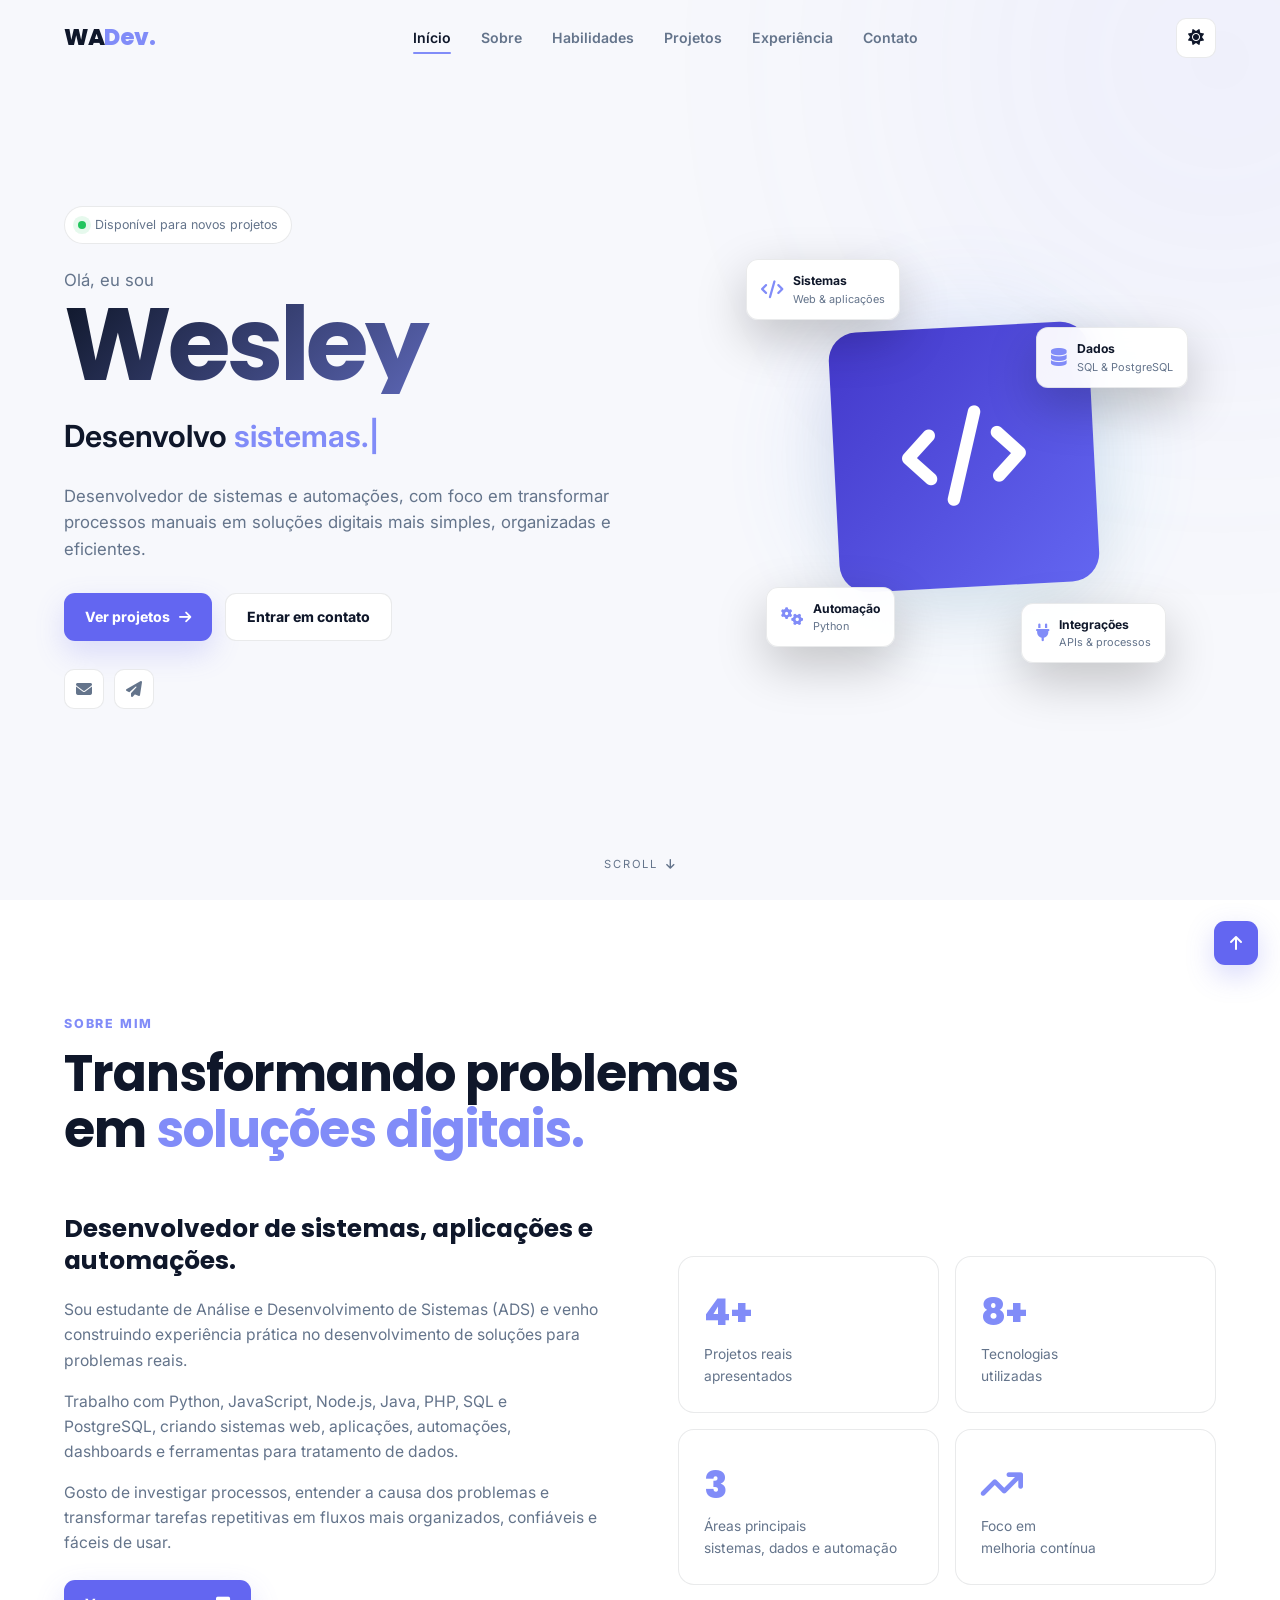
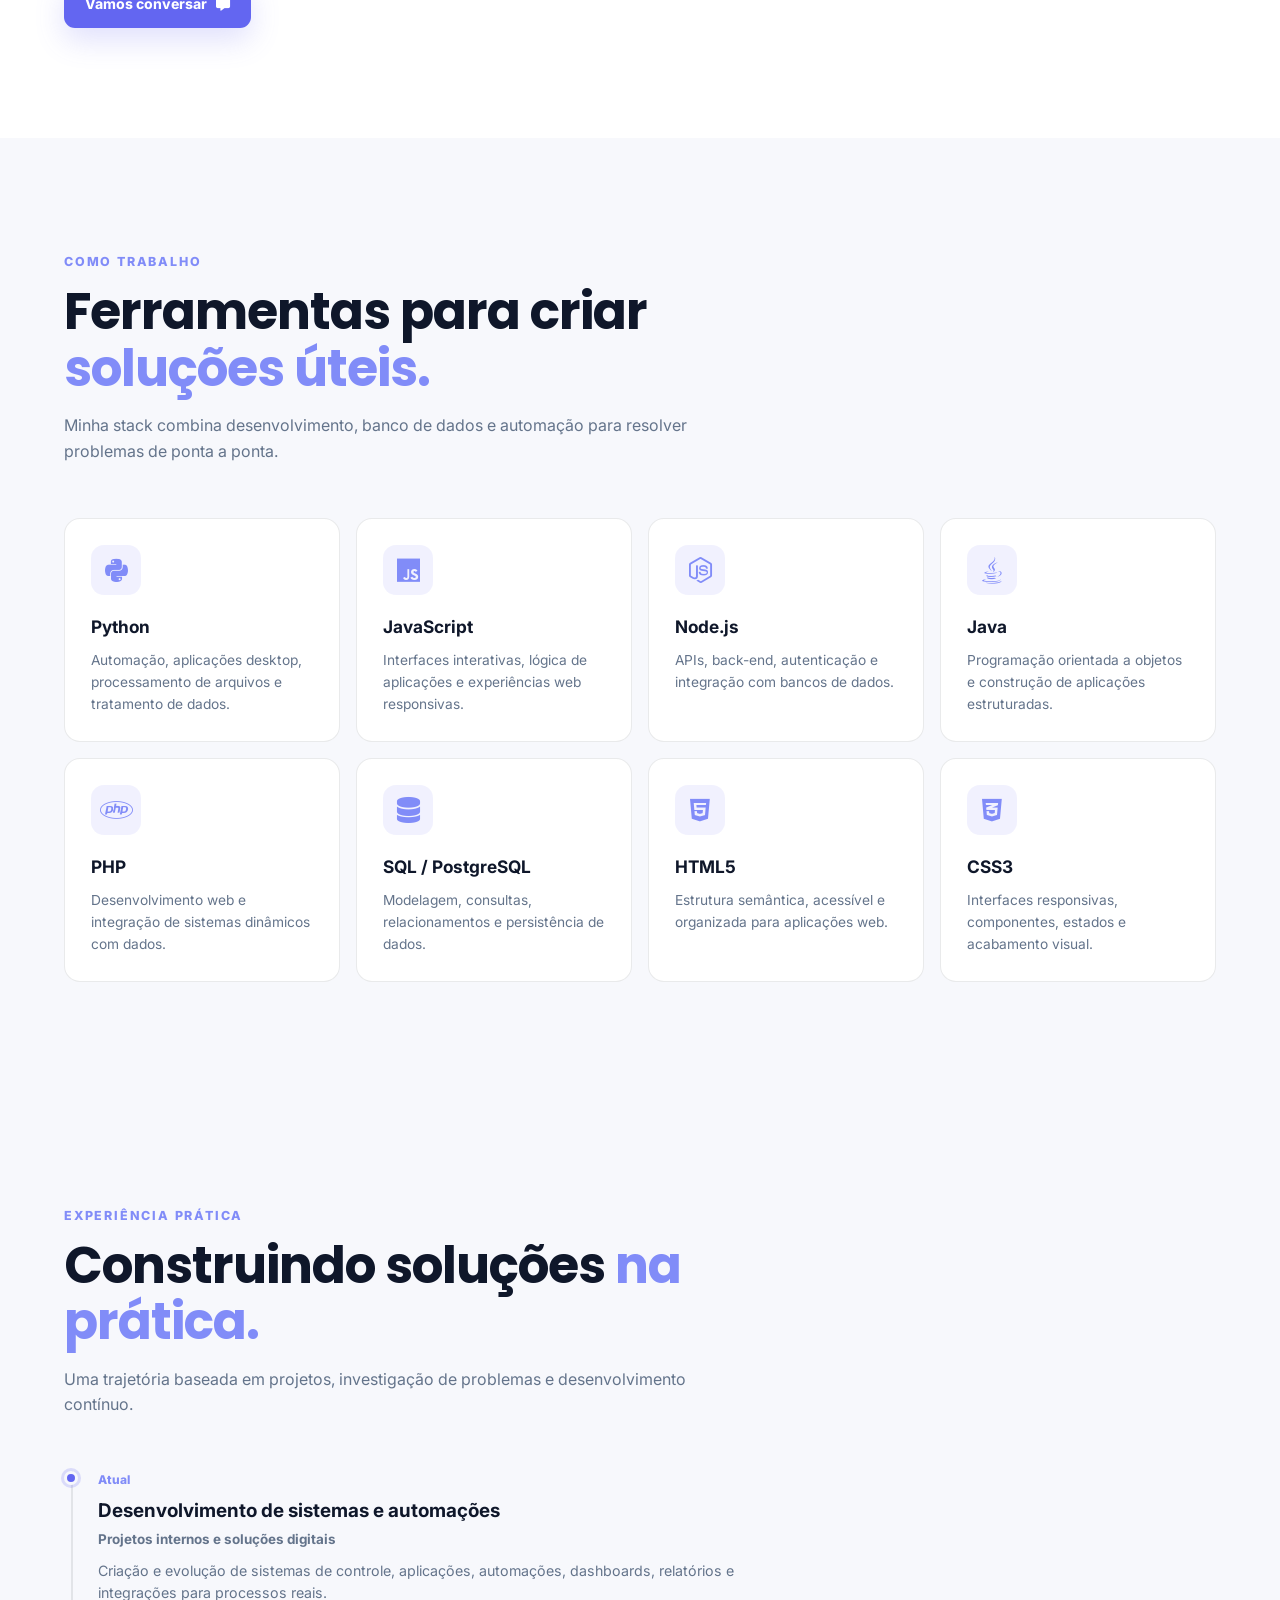
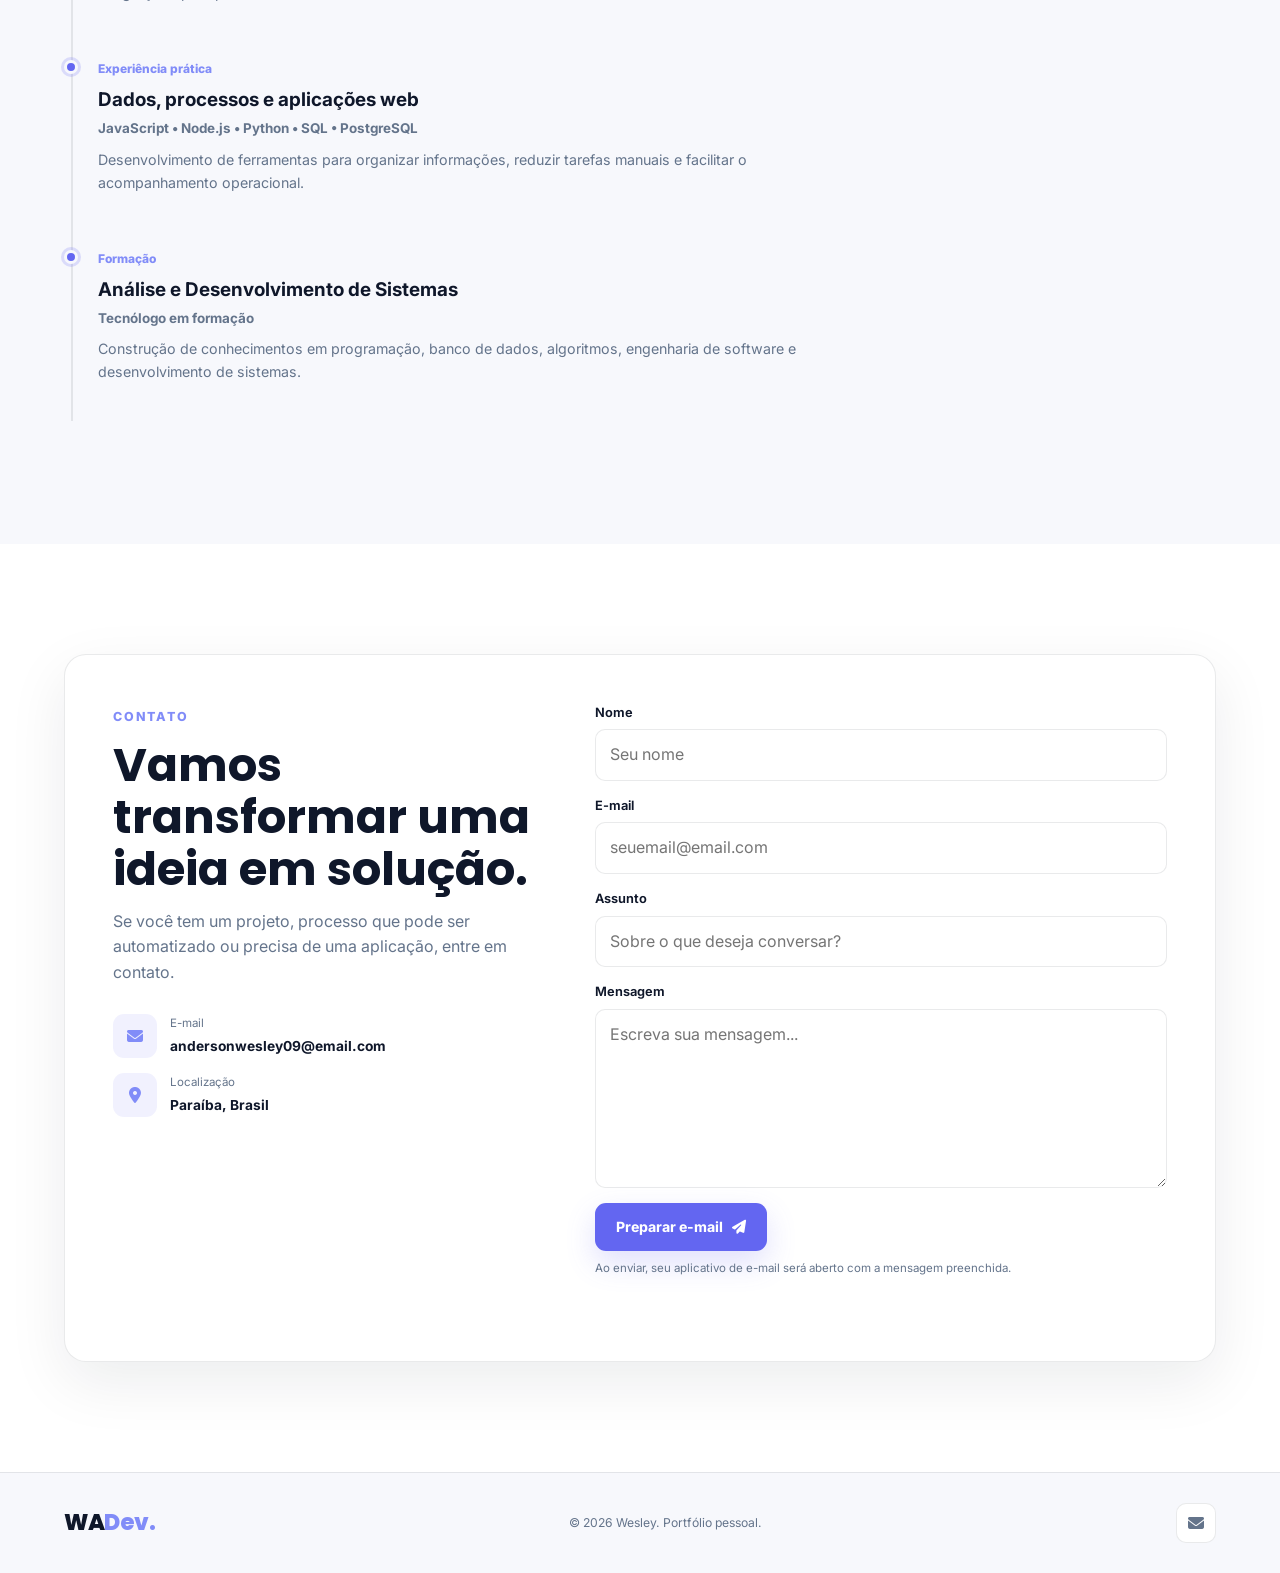
==== index.html @ ab7ee920 "Add files via upload" ====
<!DOCTYPE html>
<html lang="pt-BR">
<head>
    <meta charset="UTF-8">
    <meta name="viewport" content="width=device-width, initial-scale=1.0">
    <meta name="description" content="Portfólio de Wesley, desenvolvedor de sistemas, automações e aplicações web.">
    <meta name="author" content="Wesley">
    <meta name="robots" content="index, follow">
    <meta name="theme-color" content="#080b14">
    <meta property="og:type" content="website">
    <meta property="og:title" content="Wesley | Desenvolvedor de Sistemas e Automações">
    <meta property="og:description" content="Projetos reais em sistemas, automações, dados e aplicações web.">
    <meta property="og:locale" content="pt_BR">
    <meta name="twitter:card" content="summary">
    <title>Wesley | Desenvolvedor de Sistemas e Automações</title>

    <link rel="preconnect" href="https://fonts.googleapis.com">
    <link rel="preconnect" href="https://fonts.gstatic.com" crossorigin>
    <link href="https://fonts.googleapis.com/css2?family=Inter:wght@400;500;600;700;800&family=Poppins:wght@600;700;800&display=swap" rel="stylesheet">
    <link rel="stylesheet" href="https://cdnjs.cloudflare.com/ajax/libs/font-awesome/6.5.2/css/all.min.css">
    <link rel="stylesheet" href="style.css">

    <script type="application/ld+json">
    {
      "@context":"https://schema.org",
      "@type":"Person",
      "name":"Wesley",
      "jobTitle":"Desenvolvedor de sistemas e automações",
      "email":"mailto:andersonwesley09@email.com",
      "address":{"@type":"PostalAddress","addressRegion":"PB","addressCountry":"BR"}
    }
    </script>
</head>
<body>
<header class="header" id="header">
    <nav class="navbar container" aria-label="Navegação principal">
        <a href="#home" class="logo" aria-label="Ir para o início">WA<span>Dev.</span></a>
        <ul class="nav-menu" id="nav-menu">
            <li><a href="#home" class="nav-link active">Início</a></li>
            <li><a href="#sobre" class="nav-link">Sobre</a></li>
            <li><a href="#habilidades" class="nav-link">Habilidades</a></li>
            <li><a href="projetos.html" class="nav-link">Projetos</a></li>
            <li><a href="#experiencia" class="nav-link">Experiência</a></li>
            <li><a href="#contato" class="nav-link">Contato</a></li>
        </ul>
        <div class="header-actions">
            <button class="theme-button" id="theme-button" aria-label="Ativar tema claro" aria-pressed="false"><i class="fa-solid fa-moon"></i></button>
            <button class="menu-button" id="menu-button" aria-label="Abrir menu" aria-expanded="false" aria-controls="nav-menu"><i class="fa-solid fa-bars"></i></button>
        </div>
    </nav>
</header>

<main>
<section class="home section" id="home">
    <div class="home-container container">
        <div class="home-content reveal">
            <span class="home-badge"><span class="status-dot"></span>Disponível para novos projetos</span>
            <p class="home-greeting">Olá, eu sou</p>
            <h1 class="home-title">Wesley</h1>
            <h2 class="home-subtitle">Desenvolvo <span id="typing"></span><span class="cursor" aria-hidden="true">|</span></h2>
            <p class="home-description">Desenvolvedor de sistemas e automações, com foco em transformar processos manuais em soluções digitais mais simples, organizadas e eficientes.</p>
            <div class="home-buttons">
                <a href="projetos.html" class="btn btn-primary">Ver projetos <i class="fa-solid fa-arrow-right"></i></a>
                <a href="#contato" class="btn btn-outline">Entrar em contato</a>
            </div>
            <div class="home-social" aria-label="Canais de contato">
                <a href="mailto:andersonwesley09@email.com" aria-label="Enviar e-mail"><i class="fa-solid fa-envelope"></i></a>
                <a href="#contato" aria-label="Ir para contato"><i class="fa-solid fa-paper-plane"></i></a>
            </div>
        </div>

        <div class="home-visual reveal" aria-label="Áreas de atuação">
            <div class="profile-card">
                <div class="profile-glow"></div>
                <div class="profile-image"><i class="fa-solid fa-code" aria-hidden="true"></i></div>
                <div class="floating-card card-code"><i class="fa-solid fa-code"></i><div><strong>Sistemas</strong><span>Web & aplicações</span></div></div>
                <div class="floating-card card-database"><i class="fa-solid fa-database"></i><div><strong>Dados</strong><span>SQL & PostgreSQL</span></div></div>
                <div class="floating-card card-automation"><i class="fa-solid fa-gears"></i><div><strong>Automação</strong><span>Python</span></div></div>
                <div class="floating-card card-api"><i class="fa-solid fa-plug"></i><div><strong>Integrações</strong><span>APIs & processos</span></div></div>
            </div>
        </div>
    </div>
    <a href="#sobre" class="scroll-down" aria-label="Rolar para a seção Sobre"><span>Scroll</span><i class="fa-solid fa-arrow-down"></i></a>
</section>

<section class="about section" id="sobre">
    <div class="container">
        <div class="section-heading reveal"><span class="section-tag">Sobre mim</span><h2>Transformando problemas em <span>soluções digitais.</span></h2></div>
        <div class="about-grid">
            <div class="about-content reveal">
                <h3>Desenvolvedor de sistemas, aplicações e automações.</h3>
                <p>Sou estudante de Análise e Desenvolvimento de Sistemas (ADS) e venho construindo experiência prática no desenvolvimento de soluções para problemas reais.</p>
                <p>Trabalho com Python, JavaScript, Node.js, Java, PHP, SQL e PostgreSQL, criando sistemas web, aplicações, automações, dashboards e ferramentas para tratamento de dados.</p>
                <p>Gosto de investigar processos, entender a causa dos problemas e transformar tarefas repetitivas em fluxos mais organizados, confiáveis e fáceis de usar.</p>
                <a href="#contato" class="btn btn-primary">Vamos conversar <i class="fa-solid fa-message"></i></a>
            </div>
            <div class="about-info reveal">
                <div class="info-card"><span class="info-number">4+</span><span class="info-text">Projetos reais<br>apresentados</span></div>
                <div class="info-card"><span class="info-number">8+</span><span class="info-text">Tecnologias<br>utilizadas</span></div>
                <div class="info-card"><span class="info-number">3</span><span class="info-text">Áreas principais<br>sistemas, dados e automação</span></div>
                <div class="info-card"><span class="info-number"><i class="fa-solid fa-arrow-trend-up"></i></span><span class="info-text">Foco em<br>melhoria contínua</span></div>
            </div>
        </div>
    </div>
</section>

<section class="skills section" id="habilidades">
    <div class="container">
        <div class="section-heading reveal"><span class="section-tag">Como trabalho</span><h2>Ferramentas para criar <span>soluções úteis.</span></h2><p>Minha stack combina desenvolvimento, banco de dados e automação para resolver problemas de ponta a ponta.</p></div>
        <div class="skills-grid">
            <article class="skill-card reveal"><div class="skill-icon"><i class="fa-brands fa-python"></i></div><h3>Python</h3><p>Automação, aplicações desktop, processamento de arquivos e tratamento de dados.</p></article>
            <article class="skill-card reveal"><div class="skill-icon"><i class="fa-brands fa-js"></i></div><h3>JavaScript</h3><p>Interfaces interativas, lógica de aplicações e experiências web responsivas.</p></article>
            <article class="skill-card reveal"><div class="skill-icon"><i class="fa-brands fa-node-js"></i></div><h3>Node.js</h3><p>APIs, back-end, autenticação e integração com bancos de dados.</p></article>
            <article class="skill-card reveal"><div class="skill-icon"><i class="fa-brands fa-java"></i></div><h3>Java</h3><p>Programação orientada a objetos e construção de aplicações estruturadas.</p></article>
            <article class="skill-card reveal"><div class="skill-icon"><i class="fa-brands fa-php"></i></div><h3>PHP</h3><p>Desenvolvimento web e integração de sistemas dinâmicos com dados.</p></article>
            <article class="skill-card reveal"><div class="skill-icon"><i class="fa-solid fa-database"></i></div><h3>SQL / PostgreSQL</h3><p>Modelagem, consultas, relacionamentos e persistência de dados.</p></article>
            <article class="skill-card reveal"><div class="skill-icon"><i class="fa-brands fa-html5"></i></div><h3>HTML5</h3><p>Estrutura semântica, acessível e organizada para aplicações web.</p></article>
            <article class="skill-card reveal"><div class="skill-icon"><i class="fa-brands fa-css3-alt"></i></div><h3>CSS3</h3><p>Interfaces responsivas, componentes, estados e acabamento visual.</p></article>
        </div>
    </div>
</section>

<section class="experience section" id="experiencia">
    <div class="container">
        <div class="section-heading reveal"><span class="section-tag">Experiência prática</span><h2>Construindo soluções <span>na prática.</span></h2><p>Uma trajetória baseada em projetos, investigação de problemas e desenvolvimento contínuo.</p></div>
        <div class="timeline">
            <div class="timeline-item reveal"><div class="timeline-dot"></div><div class="timeline-content"><span class="timeline-date">Atual</span><h3>Desenvolvimento de sistemas e automações</h3><h4>Projetos internos e soluções digitais</h4><p>Criação e evolução de sistemas de controle, aplicações, automações, dashboards, relatórios e integrações para processos reais.</p></div></div>
            <div class="timeline-item reveal"><div class="timeline-dot"></div><div class="timeline-content"><span class="timeline-date">Experiência prática</span><h3>Dados, processos e aplicações web</h3><h4>JavaScript • Node.js • Python • SQL • PostgreSQL</h4><p>Desenvolvimento de ferramentas para organizar informações, reduzir tarefas manuais e facilitar o acompanhamento operacional.</p></div></div>
            <div class="timeline-item reveal"><div class="timeline-dot"></div><div class="timeline-content"><span class="timeline-date">Formação</span><h3>Análise e Desenvolvimento de Sistemas</h3><h4>Tecnólogo em formação</h4><p>Construção de conhecimentos em programação, banco de dados, algoritmos, engenharia de software e desenvolvimento de sistemas.</p></div></div>
        </div>
    </div>
</section>

<section class="contact section" id="contato">
    <div class="container">
        <div class="contact-container reveal">
            <div class="contact-content"><span class="section-tag">Contato</span><h2>Vamos transformar uma ideia em solução.</h2><p>Se você tem um projeto, processo que pode ser automatizado ou precisa de uma aplicação, entre em contato.</p><div class="contact-list"><a href="mailto:andersonwesley09@email.com" class="contact-item"><div class="contact-icon"><i class="fa-solid fa-envelope"></i></div><div><span>E-mail</span><strong>andersonwesley09@email.com</strong></div></a><div class="contact-item"><div class="contact-icon"><i class="fa-solid fa-location-dot"></i></div><div><span>Localização</span><strong>Paraíba, Brasil</strong></div></div></div></div>
            <form class="contact-form" id="contact-form" novalidate><div class="form-group"><label for="name">Nome</label><input type="text" id="name" autocomplete="name" placeholder="Seu nome" required></div><div class="form-group"><label for="email">E-mail</label><input type="email" id="email" autocomplete="email" placeholder="seuemail@email.com" required></div><div class="form-group"><label for="subject">Assunto</label><input type="text" id="subject" placeholder="Sobre o que deseja conversar?" required></div><div class="form-group"><label for="message">Mensagem</label><textarea id="message" rows="6" placeholder="Escreva sua mensagem..." required></textarea></div><button type="submit" class="btn btn-primary form-button">Preparar e-mail <i class="fa-solid fa-paper-plane"></i></button><p class="form-help">Ao enviar, seu aplicativo de e-mail será aberto com a mensagem preenchida.</p><p class="form-message" id="form-message" role="status" aria-live="polite"></p></form>
        </div>
    </div>
</section>
</main>

<footer class="footer"><div class="container footer-container"><a href="#home" class="logo">WA<span>Dev.</span></a><p>© <span id="year"></span> Wesley. Portfólio pessoal.</p><div class="footer-social"><a href="mailto:andersonwesley09@email.com" aria-label="Enviar e-mail"><i class="fa-solid fa-envelope"></i></a></div></div></footer>

<button class="scroll-top" id="scroll-top" aria-label="Voltar ao topo"><i class="fa-solid fa-arrow-up"></i></button>

<script src="script.js"></script>
</body>
</html>
---- style.css ----
:root {
    --primary:#6366f1; --primary-light:#818cf8; --primary-dark:#4338ca; --secondary:#22d3ee;
    --background:#080b14; --background-secondary:#0d111d; --card:#111827; --card-light:#182132;
    --text:#f8fafc; --text-secondary:#94a3b8; --border:rgba(255,255,255,.08);
    --success:#22c55e; --danger:#ef4444; --shadow:0 24px 70px rgba(0,0,0,.28); --transition:.28s ease; --header-height:76px;
}
body.light-theme { --background:#f7f8fc; --background-secondary:#fff; --card:#fff; --card-light:#f1f5f9; --text:#0f172a; --text-secondary:#64748b; --border:rgba(15,23,42,.09); --shadow:0 20px 60px rgba(15,23,42,.08); }
*{margin:0;padding:0;box-sizing:border-box}html{scroll-behavior:smooth}body{font-family:"Inter",sans-serif;background:var(--background);color:var(--text);line-height:1.6;transition:background var(--transition),color var(--transition)}body.menu-open,body.modal-open{overflow:hidden}a{text-decoration:none;color:inherit}ul{list-style:none}button,input,textarea{font:inherit}button{cursor:pointer;border:0}img{max-width:100%;display:block}.container{width:min(1160px,90%);margin-inline:auto}.section{padding:110px 0}.section-heading{max-width:760px;margin-bottom:54px}.section-tag{display:inline-block;margin-bottom:12px;color:var(--primary-light);font-size:.78rem;font-weight:800;text-transform:uppercase;letter-spacing:1.8px}.section-heading h2{font-family:"Poppins",sans-serif;font-size:clamp(2rem,4vw,3.15rem);line-height:1.12;margin-bottom:16px;letter-spacing:-1px}.section-heading h2 span{color:var(--primary-light)}.section-heading p{color:var(--text-secondary);font-size:1rem;max-width:680px}
.header{height:var(--header-height);position:fixed;top:0;left:0;width:100%;z-index:1000;display:flex;align-items:center;border-bottom:1px solid transparent;transition:background var(--transition),border-color var(--transition),box-shadow var(--transition)}.header.scrolled{background:rgba(8,11,20,.78);backdrop-filter:blur(18px);border-color:var(--border);box-shadow:0 8px 30px rgba(0,0,0,.12)}.light-theme .header.scrolled{background:rgba(255,255,255,.84)}.navbar{display:flex;align-items:center;justify-content:space-between}.logo{font-family:"Poppins",sans-serif;font-size:1.42rem;font-weight:800;letter-spacing:-.5px}.logo span{color:var(--primary-light)}.nav-menu{display:flex;align-items:center;gap:30px}.nav-link{position:relative;color:var(--text-secondary);font-size:.88rem;font-weight:600;transition:color var(--transition)}.nav-link:hover,.nav-link.active{color:var(--text)}.nav-link::after{content:"";position:absolute;left:0;bottom:-8px;width:0;height:2px;border-radius:9px;background:var(--primary-light);transition:width var(--transition)}.nav-link.active::after,.nav-link:hover::after{width:100%}.header-actions{display:flex;align-items:center;gap:10px}.theme-button,.menu-button{width:40px;height:40px;border-radius:10px;background:var(--card);color:var(--text);border:1px solid var(--border);transition:transform var(--transition),background var(--transition)}.theme-button:hover,.menu-button:hover{transform:translateY(-2px);background:var(--card-light)}.menu-button{display:none}
.home{position:relative;min-height:100vh;display:flex;align-items:center;padding-top:125px;overflow:hidden}.home::before{content:"";position:absolute;width:480px;height:480px;background:var(--primary);filter:blur(170px);opacity:.1;border-radius:50%;top:-180px;right:-180px;pointer-events:none}.home-container{display:grid;grid-template-columns:minmax(0,1.08fr) minmax(380px,.92fr);align-items:center;gap:55px}.home-content{position:relative;z-index:2}.home-badge{display:inline-flex;align-items:center;gap:9px;padding:8px 13px;border-radius:999px;border:1px solid var(--border);background:var(--card);color:var(--text-secondary);font-size:.78rem;margin-bottom:23px}.status-dot{width:8px;height:8px;border-radius:50%;background:var(--success);box-shadow:0 0 0 5px rgba(34,197,94,.11);animation:pulse 2.2s infinite}@keyframes pulse{50%{box-shadow:0 0 0 9px rgba(34,197,94,0)}}.home-greeting{color:var(--text-secondary);font-size:1.05rem}.home-title{font-family:"Poppins",sans-serif;font-size:clamp(3.8rem,8vw,6.5rem);line-height:.98;letter-spacing:-4px;margin:0 0 18px;background:linear-gradient(135deg,var(--text),var(--primary-light));-webkit-background-clip:text;-webkit-text-fill-color:transparent;background-clip:text}.home-subtitle{min-height:40px;font-size:clamp(1.25rem,3vw,1.9rem);font-weight:650;margin-bottom:22px}.home-subtitle #typing{color:var(--primary-light)}.cursor{color:var(--primary-light);animation:blink .8s infinite}@keyframes blink{50%{opacity:0}}.home-description{max-width:650px;color:var(--text-secondary);font-size:1.05rem;margin-bottom:30px}.home-buttons{display:flex;gap:13px;margin-bottom:28px}.btn{display:inline-flex;align-items:center;justify-content:center;gap:9px;min-height:48px;padding:0 21px;border-radius:11px;font-weight:750;font-size:.88rem;transition:transform var(--transition),box-shadow var(--transition),background var(--transition),border-color var(--transition)}.btn-primary{background:var(--primary);color:#fff;box-shadow:0 12px 30px rgba(99,102,241,.2)}.btn-primary:hover{transform:translateY(-2px);background:var(--primary-dark);box-shadow:0 16px 34px rgba(99,102,241,.28)}.btn-outline{border:1px solid var(--border);background:var(--card);color:var(--text)}.btn-outline:hover{transform:translateY(-2px);background:var(--card-light)}.home-social{display:flex;gap:10px}.home-social a,.footer-social a{width:40px;height:40px;display:grid;place-items:center;border:1px solid var(--border);border-radius:10px;background:var(--card);color:var(--text-secondary);transition:transform var(--transition),color var(--transition),border-color var(--transition)}.home-social a:hover,.footer-social a:hover{color:var(--primary-light);border-color:rgba(99,102,241,.4);transform:translateY(-3px)}
.home-visual{display:flex;justify-content:center}.profile-card{position:relative;width:440px;height:480px;display:grid;place-items:center}.profile-glow{position:absolute;width:280px;height:280px;border-radius:50%;background:linear-gradient(135deg,var(--primary),var(--secondary));filter:blur(55px);opacity:.16}.profile-image{position:relative;width:260px;height:260px;display:grid;place-items:center;border-radius:28px;font-size:6.2rem;color:#fff;background:linear-gradient(135deg,var(--primary-dark),var(--primary));box-shadow:var(--shadow);transform:rotate(-3deg);transition:transform .5s ease}.profile-card:hover .profile-image{transform:rotate(0) scale(1.02)}.floating-card{position:absolute;display:flex;align-items:center;gap:10px;padding:11px 14px;border-radius:12px;border:1px solid var(--border);background:rgba(17,24,39,.9);backdrop-filter:blur(14px);box-shadow:0 18px 50px rgba(0,0,0,.22);font-size:.76rem;animation:float 5s ease-in-out infinite;z-index:3}.light-theme .floating-card{background:rgba(255,255,255,.94)}.floating-card i{font-size:1.12rem;color:var(--primary-light)}.floating-card strong{display:block;font-size:.76rem}.floating-card span{display:block;color:var(--text-secondary);font-size:.68rem}.card-code{top:42px;left:2px}.card-database{right:-4px;top:110px;animation-delay:1s}.card-automation{left:22px;bottom:50px;animation-delay:2s}.card-api{right:18px;bottom:34px;animation-delay:3s}@keyframes float{50%{transform:translateY(-8px)}}.scroll-down{position:absolute;bottom:26px;left:50%;transform:translateX(-50%);display:flex;align-items:center;gap:8px;color:var(--text-secondary);font-size:.7rem;text-transform:uppercase;letter-spacing:1.8px}
.about{background:var(--background-secondary)}.about-grid{display:grid;grid-template-columns:1fr 1fr;gap:75px;align-items:center}.about-content h3{font-family:"Poppins",sans-serif;font-size:1.55rem;line-height:1.3;margin-bottom:20px}.about-content p{color:var(--text-secondary);margin-bottom:16px;font-size:.98rem}.about-content .btn{margin-top:9px}.about-info{display:grid;grid-template-columns:repeat(2,1fr);gap:16px}.info-card{min-height:155px;padding:25px;border-radius:16px;border:1px solid var(--border);background:var(--card);display:flex;flex-direction:column;justify-content:center;transition:transform var(--transition),border-color var(--transition)}.info-card:hover{transform:translateY(-5px);border-color:rgba(99,102,241,.35)}.info-number{font-family:"Poppins",sans-serif;font-size:2.35rem;font-weight:800;color:var(--primary-light)}.info-text{color:var(--text-secondary);font-size:.86rem}
.skills-grid{display:grid;grid-template-columns:repeat(4,1fr);gap:16px}.skill-card{padding:26px;border-radius:16px;border:1px solid var(--border);background:var(--card);transition:transform var(--transition),border-color var(--transition),box-shadow var(--transition)}.skill-card:hover{transform:translateY(-5px);border-color:rgba(99,102,241,.35);box-shadow:var(--shadow)}.skill-icon{width:50px;height:50px;display:grid;place-items:center;border-radius:13px;margin-bottom:18px;font-size:1.65rem;color:var(--primary-light);background:rgba(99,102,241,.09)}.skill-card h3{font-size:1.08rem;margin-bottom:8px}.skill-card p{color:var(--text-secondary);font-size:.86rem}
.projects{background:var(--background-secondary)}.project-feature{display:grid;grid-template-columns:1.05fr .95fr;border:1px solid var(--border);border-radius:22px;overflow:hidden;background:var(--card);margin-bottom:24px;box-shadow:var(--shadow)}.project-feature-visual{position:relative;min-height:400px;padding:24px;background:linear-gradient(145deg,rgba(99,102,241,.12),rgba(34,211,238,.05))}.browser-bar{height:28px;border:1px solid var(--border);border-radius:9px 9px 0 0;background:rgba(255,255,255,.04);display:flex;align-items:center;gap:6px;padding:0 10px}.browser-bar span{width:6px;height:6px;border-radius:50%;background:var(--text-secondary);opacity:.55}.mock-dashboard{height:300px;margin:0 auto;width:min(88%,470px);display:flex;border:1px solid var(--border);border-top:0;border-radius:0 0 13px 13px;background:rgba(8,11,20,.72);overflow:hidden;box-shadow:0 20px 50px rgba(0,0,0,.2)}.light-theme .mock-dashboard{background:#f8fafc}.mock-sidebar{width:25%;background:rgba(255,255,255,.035);border-right:1px solid var(--border)}.mock-main{flex:1;padding:20px}.mock-title{height:15px;width:45%;border-radius:5px;background:var(--primary-light);opacity:.7;margin-bottom:18px}.mock-cards{display:grid;grid-template-columns:repeat(3,1fr);gap:9px}.mock-cards span{height:50px;border-radius:8px;background:var(--card-light);border:1px solid var(--border)}.mock-chart{height:145px;margin-top:14px;border-radius:10px;border:1px solid var(--border);background:linear-gradient(160deg,rgba(99,102,241,.14),transparent)}.project-type{position:absolute;top:42px;left:42px;padding:6px 10px;border-radius:999px;background:rgba(8,11,20,.72);backdrop-filter:blur(8px);color:#fff;font-size:.67rem;font-weight:700}.project-feature-content{padding:42px}.project-kicker{display:block;color:var(--primary-light);font-size:.72rem;font-weight:800;text-transform:uppercase;letter-spacing:1.2px;margin-bottom:7px}.project-feature-content h3{font-family:"Poppins",sans-serif;font-size:2rem;line-height:1.15;margin-bottom:13px}.project-feature-content>p{color:var(--text-secondary);font-size:.95rem;margin-bottom:20px}.project-points{display:grid;gap:9px;margin-bottom:22px}.project-points li{display:flex;gap:9px;align-items:center;font-size:.86rem}.project-points i{color:var(--success);font-size:.72rem}.project-tech{display:flex;flex-wrap:wrap;gap:7px}.project-tech span{padding:5px 9px;border-radius:7px;background:rgba(99,102,241,.08);color:var(--primary-light);font-size:.69rem;font-weight:700}.project-detail-btn{margin-top:22px;background:transparent;color:var(--primary-light);font-weight:750;font-size:.82rem;display:inline-flex;align-items:center;gap:8px}.project-detail-btn:hover{color:var(--text)}.projects-grid{display:grid;grid-template-columns:repeat(3,1fr);gap:18px}.project-card{overflow:hidden;border-radius:18px;border:1px solid var(--border);background:var(--card);transition:transform var(--transition),box-shadow var(--transition),border-color var(--transition)}.project-card:hover{transform:translateY(-6px);box-shadow:var(--shadow);border-color:rgba(99,102,241,.28)}.project-image{position:relative;height:210px;padding:16px;overflow:hidden;background:linear-gradient(145deg,rgba(99,102,241,.1),rgba(34,211,238,.04))}.project-image .browser-bar{height:22px}.mock-form{width:84%;height:145px;margin:0 auto;border:1px solid var(--border);border-top:0;padding:16px;background:rgba(8,11,20,.55);display:grid;grid-template-columns:1fr 1fr;gap:9px}.light-theme .mock-form{background:#f8fafc}.mock-form>div{height:22px;border-radius:5px;background:var(--card-light);border:1px solid var(--border)}.mock-form .mock-table{grid-column:1/-1;height:55px}.mock-modules{width:88%;margin:28px auto 0;display:grid;grid-template-columns:1fr 1fr;gap:10px}.mock-modules span{padding:18px 8px;text-align:center;border:1px solid var(--border);border-radius:9px;background:rgba(99,102,241,.08);font-size:.58rem;font-weight:800;color:var(--primary-light)}.mock-pdf{width:100px;height:145px;margin:20px auto 0;border:1px solid var(--border);border-radius:5px;background:var(--card);padding:13px;box-shadow:0 12px 35px rgba(0,0,0,.18)}.mock-pdf span{display:block;color:var(--primary-light);font-weight:800;font-size:1rem;margin-bottom:10px}.mock-pdf div{height:6px;border-radius:3px;background:var(--card-light);margin:8px 0}.project-content{padding:22px}.project-header{display:flex;align-items:center;justify-content:space-between;gap:10px;margin-bottom:10px}.project-header h3{font-size:1.16rem}.icon-button{width:36px;height:36px;display:grid;place-items:center;border-radius:9px;background:var(--card-light);color:var(--text-secondary);transition:background var(--transition),color var(--transition)}.icon-button:hover{background:var(--primary);color:#fff}.project-content>p{color:var(--text-secondary);font-size:.85rem;margin-bottom:16px}.project-content .project-tech{margin-top:0}
.experience .section-heading{margin-bottom:48px}.timeline{position:relative;max-width:820px;padding-left:34px}.timeline::before{content:"";position:absolute;left:7px;top:5px;width:2px;height:calc(100% - 18px);background:var(--border)}.timeline-item{position:relative;padding-bottom:50px}.timeline-dot{position:absolute;left:-34px;top:5px;width:14px;height:14px;border-radius:50%;background:var(--primary);border:3px solid var(--background);box-shadow:0 0 0 3px rgba(99,102,241,.2)}.timeline-date{display:inline-block;margin-bottom:7px;color:var(--primary-light);font-size:.75rem;font-weight:800}.timeline-content h3{font-size:1.18rem;margin-bottom:3px}.timeline-content h4{color:var(--text-secondary);font-size:.84rem;margin-bottom:9px}.timeline-content p{max-width:700px;color:var(--text-secondary);font-size:.89rem}
.contact{background:var(--background-secondary)}.contact-container{padding:48px;border:1px solid var(--border);border-radius:22px;background:var(--card);display:grid;grid-template-columns:.85fr 1.15fr;gap:60px;box-shadow:var(--shadow)}.contact-content h2{font-family:"Poppins",sans-serif;font-size:clamp(2rem,4vw,2.9rem);line-height:1.12;margin-bottom:14px}.contact-content>p{color:var(--text-secondary);margin-bottom:28px}.contact-list{display:flex;flex-direction:column;gap:14px}.contact-item{display:flex;align-items:center;gap:13px}.contact-icon{width:44px;height:44px;flex-shrink:0;display:grid;place-items:center;border-radius:11px;color:var(--primary-light);background:rgba(99,102,241,.09)}.contact-item span{display:block;color:var(--text-secondary);font-size:.72rem;margin-bottom:1px}.contact-item strong{font-size:.86rem}.contact-form{display:flex;flex-direction:column;gap:15px}.form-group{display:flex;flex-direction:column;gap:6px}.form-group label{font-size:.8rem;font-weight:650}.form-group input,.form-group textarea{width:100%;padding:12px 14px;outline:none;border-radius:10px;border:1px solid var(--border);background:var(--background-secondary);color:var(--text);transition:border-color var(--transition),box-shadow var(--transition)}.form-group textarea{resize:vertical;min-height:135px}.form-group input:focus,.form-group textarea:focus{border-color:var(--primary);box-shadow:0 0 0 3px rgba(99,102,241,.11)}.form-button{align-self:flex-start}.form-help{color:var(--text-secondary);font-size:.72rem;margin-top:-7px}.form-message{min-height:20px;font-size:.8rem}.form-message.success{color:var(--success)}.form-message.error{color:var(--danger)}
.footer{padding:30px 0;border-top:1px solid var(--border)}.footer-container{display:flex;align-items:center;justify-content:space-between;gap:20px}.footer-container p{color:var(--text-secondary);font-size:.76rem;text-align:center}.footer-social{display:flex;gap:8px}.scroll-top{position:fixed;right:22px;bottom:-65px;width:44px;height:44px;z-index:800;display:grid;place-items:center;border-radius:11px;background:var(--primary);color:#fff;box-shadow:0 10px 28px rgba(99,102,241,.25);transition:bottom .35s ease,transform var(--transition)}.scroll-top.show{bottom:22px}.scroll-top:hover{transform:translateY(-3px)}
.modal{position:fixed;inset:0;z-index:2000;display:grid;place-items:center;padding:20px;opacity:0;visibility:hidden;transition:opacity .25s ease,visibility .25s ease}.modal.open{opacity:1;visibility:visible}.modal-backdrop{position:absolute;inset:0;background:rgba(2,6,23,.72);backdrop-filter:blur(7px)}.modal-panel{position:relative;width:min(720px,100%);max-height:min(700px,90vh);overflow:auto;padding:38px;border-radius:20px;border:1px solid var(--border);background:var(--card);box-shadow:0 30px 100px rgba(0,0,0,.4);transform:translateY(15px);transition:transform .25s ease}.modal.open .modal-panel{transform:translateY(0)}.modal-close{position:absolute;right:16px;top:16px;width:36px;height:36px;border-radius:9px;background:var(--card-light);color:var(--text-secondary)}.modal-close:hover{color:var(--text);background:var(--border)}.modal-panel h2{font-family:"Poppins",sans-serif;font-size:2rem;margin-bottom:12px}.modal-panel>p{color:var(--text-secondary);margin-bottom:24px}.modal-columns{display:grid;grid-template-columns:1.1fr .9fr;gap:30px}.modal-columns h3{font-size:.88rem;margin-bottom:12px}.modal-columns ul{display:grid;gap:9px}.modal-columns li{display:flex;gap:8px;color:var(--text-secondary);font-size:.84rem}.modal-columns li i{color:var(--success);margin-top:4px;font-size:.7rem}
.reveal{opacity:0;transform:translateY(24px);transition:opacity .65s ease,transform .65s ease}.reveal.visible{opacity:1;transform:translateY(0)}
@media (prefers-reduced-motion:reduce){html{scroll-behavior:auto}.reveal{opacity:1;transform:none;transition:none}.floating-card,.status-dot,.cursor{animation:none}.profile-image{transition:none}}
@media (max-width:1100px){.skills-grid{grid-template-columns:repeat(2,1fr)}.home-container{grid-template-columns:1fr}.home-content{text-align:center}.home-description{margin-inline:auto}.home-buttons,.home-social{justify-content:center}.home-visual{order:-1}.profile-card{transform:scale(.86)}.about-grid{grid-template-columns:1fr;gap:50px}.project-feature{grid-template-columns:1fr}.projects-grid{grid-template-columns:1fr 1fr}.contact-container{grid-template-columns:1fr;gap:45px}}
@media (max-width:950px){.menu-button{display:block}.nav-menu{position:fixed;top:var(--header-height);right:-100%;width:min(330px,85%);height:calc(100vh - var(--header-height));display:flex;flex-direction:column;align-items:flex-start;padding:38px 28px;background:var(--background-secondary);border-left:1px solid var(--border);transition:right .35s ease}.nav-menu.open{right:0}.nav-link{font-size:1rem}.scroll-down{display:none}}
@media (max-width:650px){.container{width:min(92%,1160px)}.section{padding:82px 0}.section-heading{margin-bottom:38px}.home{padding-top:105px}.home-title{letter-spacing:-2px}.home-buttons{flex-direction:column}.home-buttons .btn{width:100%}.profile-card{width:100%;height:350px;transform:scale(.72)}.about-info{grid-template-columns:1fr 1fr}.info-card{padding:19px;min-height:135px}.info-number{font-size:1.9rem}.skills-grid,.projects-grid{grid-template-columns:1fr}.project-feature-visual{min-height:290px}.mock-dashboard{height:215px}.project-feature-content{padding:28px 23px}.project-feature-content h3{font-size:1.65rem}.project-image{height:205px}.contact-container{padding:28px 21px}.footer-container{flex-direction:column}.modal-panel{padding:30px 22px}.modal-columns{grid-template-columns:1fr;gap:22px}}
@media (max-width:460px){.about-info{grid-template-columns:1fr}.profile-card{transform:scale(.65)}.home-badge{font-size:.72rem}}

.project-visual-trocas img{width:100%;height:100%;object-fit:cover;object-position:center top;filter:saturate(.92);transition:transform .45s ease}.project-card:hover .project-visual-trocas img{transform:scale(1.025)}

/* V4 — página de projetos gerenciada por conteúdo */
.projects-page{min-height:calc(100vh - var(--header-height));padding-top:140px}.projects-page .section-heading{max-width:820px}.projects-grid-page{grid-template-columns:repeat(3,1fr);margin-top:30px}.projects-status{color:var(--text-secondary);font-size:.8rem;margin:-18px 0 20px}.projects-status.error{color:var(--danger)}.project-placeholder{height:100%;min-height:175px;display:grid;place-items:center;color:var(--primary-light);font-size:3rem;background:radial-gradient(circle at 50% 30%,rgba(99,102,241,.16),transparent 60%)}.project-image img{width:100%;height:100%;object-fit:cover;object-position:center top}.projects-page .project-card h2{font-size:1.16rem}.projects-page .project-detail-btn{border:0;cursor:pointer}.projects-page .project-card{height:100%}
@media (max-width:1100px){.projects-grid-page{grid-template-columns:1fr 1fr}}
@media (max-width:650px){.projects-page{padding-top:115px}.projects-grid-page{grid-template-columns:1fr}.projects-status{margin-top:-12px}}
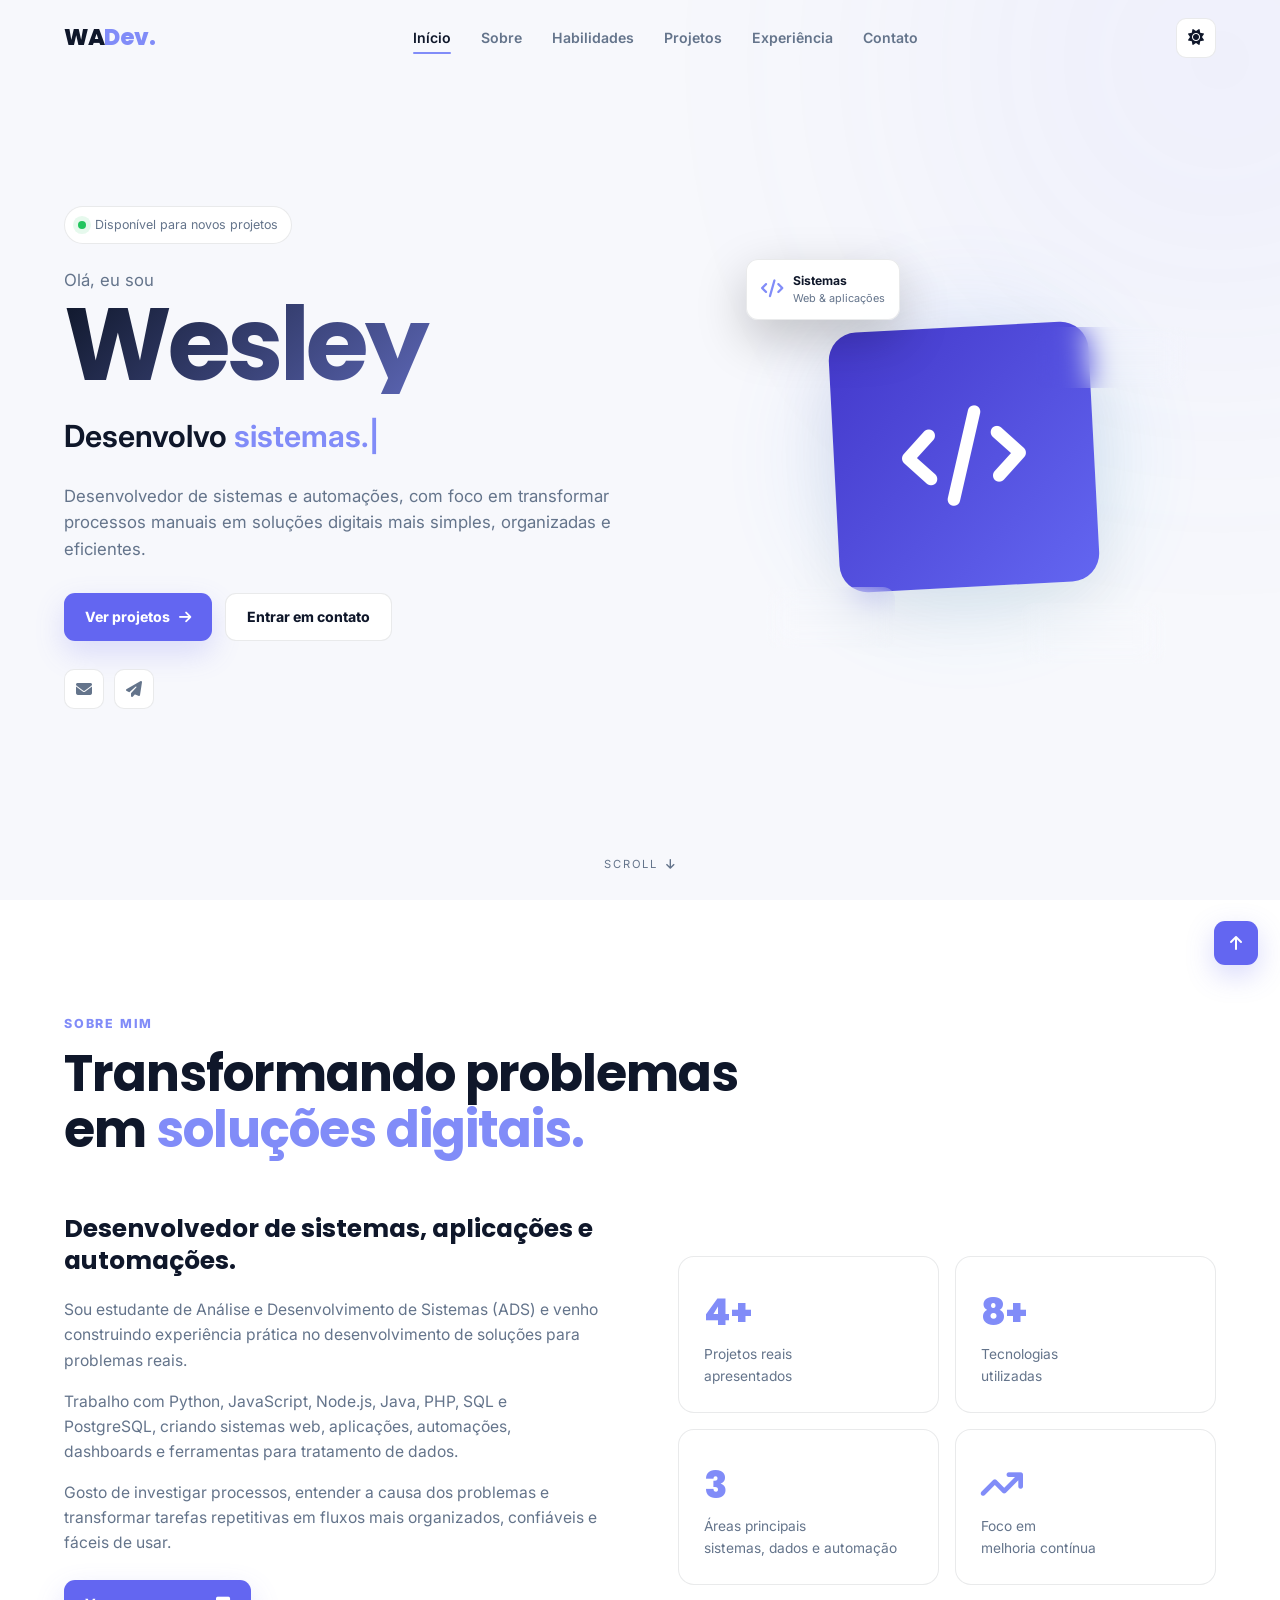
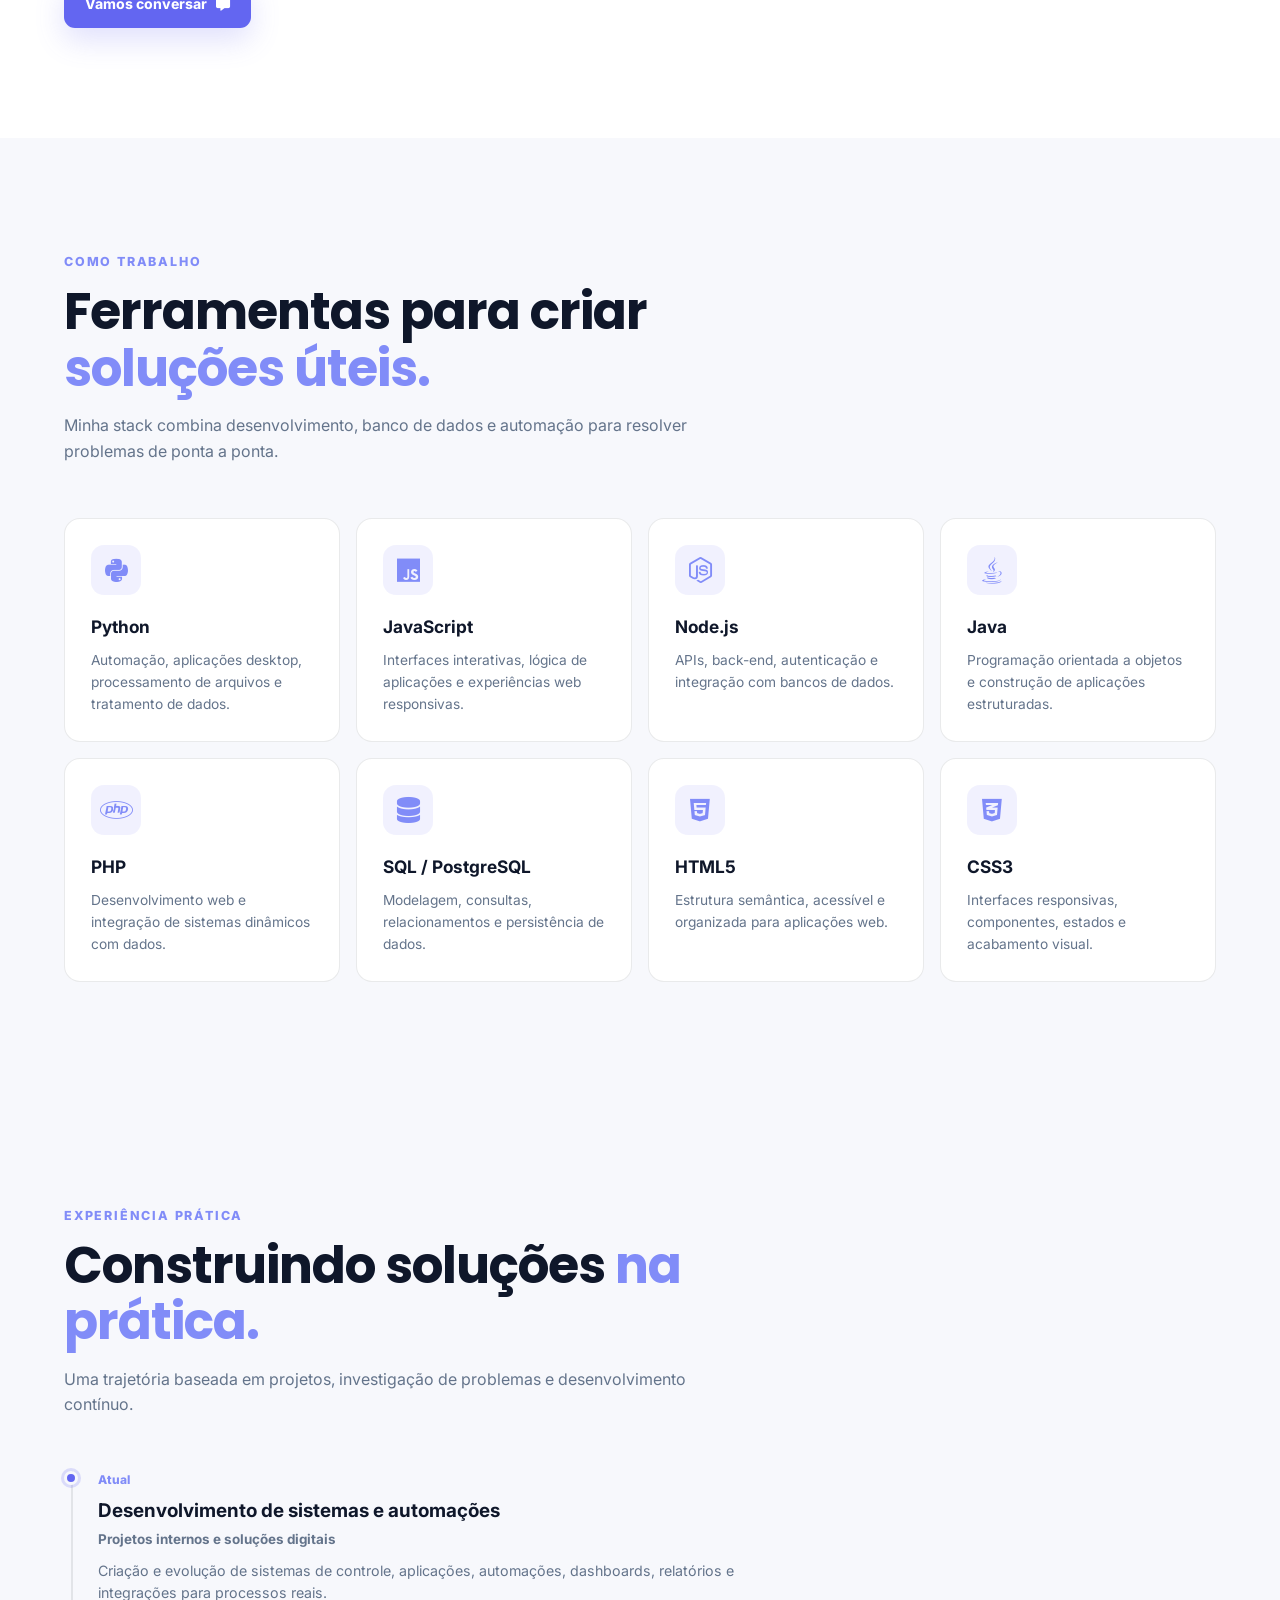
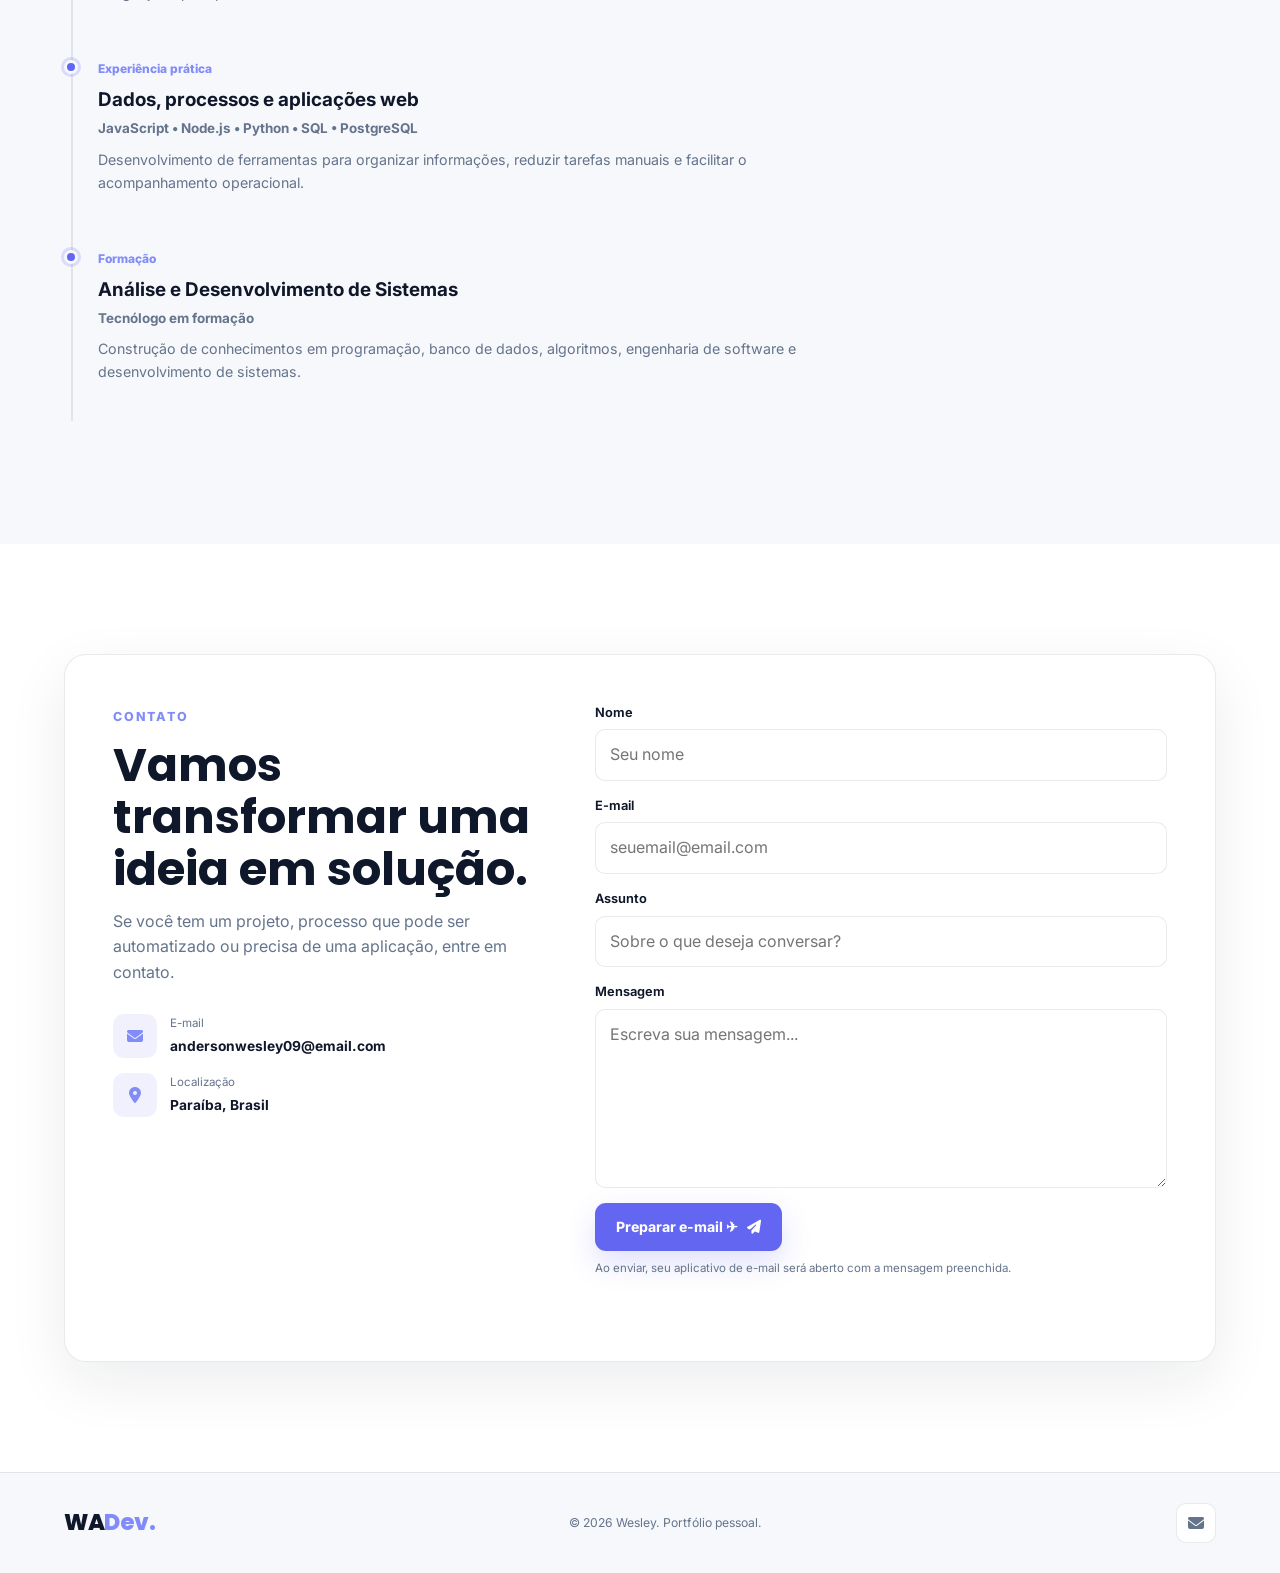
==== commit 9c1cbe8f: "Corrige formulário de contato" ====
--- a/index.html
+++ b/index.html
@@ -135,7 +135,7 @@
     <div class="container">
         <div class="contact-container reveal">
             <div class="contact-content"><span class="section-tag">Contato</span><h2>Vamos transformar uma ideia em solução.</h2><p>Se você tem um projeto, processo que pode ser automatizado ou precisa de uma aplicação, entre em contato.</p><div class="contact-list"><a href="mailto:andersonwesley09@email.com" class="contact-item"><div class="contact-icon"><i class="fa-solid fa-envelope"></i></div><div><span>E-mail</span><strong>andersonwesley09@email.com</strong></div></a><div class="contact-item"><div class="contact-icon"><i class="fa-solid fa-location-dot"></i></div><div><span>Localização</span><strong>Paraíba, Brasil</strong></div></div></div></div>
-            <form class="contact-form" id="contact-form" novalidate><div class="form-group"><label for="name">Nome</label><input type="text" id="name" autocomplete="name" placeholder="Seu nome" required></div><div class="form-group"><label for="email">E-mail</label><input type="email" id="email" autocomplete="email" placeholder="seuemail@email.com" required></div><div class="form-group"><label for="subject">Assunto</label><input type="text" id="subject" placeholder="Sobre o que deseja conversar?" required></div><div class="form-group"><label for="message">Mensagem</label><textarea id="message" rows="6" placeholder="Escreva sua mensagem..." required></textarea></div><button type="submit" class="btn btn-primary form-button">Preparar e-mail <i class="fa-solid fa-paper-plane"></i></button><p class="form-help">Ao enviar, seu aplicativo de e-mail será aberto com a mensagem preenchida.</p><p class="form-message" id="form-message" role="status" aria-live="polite"></p></form>
+            <form class="contact-form" id="contact-form" novalidate><div class="form-group"><label for="name">Nome</label><input type="text" id="name" autocomplete="name" placeholder="Seu nome" required></div><div class="form-group"><label for="email">E-mail</label><input type="email" id="email" autocomplete="email" placeholder="seuemail@email.com" required></div><div class="form-group"><label for="subject">Assunto</label><input type="text" id="subject" placeholder="Sobre o que deseja conversar?" required></div><div class="form-group"><label for="message">Mensagem</label><textarea id="message" rows="6" placeholder="Escreva sua mensagem..." required></textarea></div><button type="submit" class="btn btn-primary form-button" id="prepare-email">Preparar e-mail ✈<i class="fa-solid fa-paper-plane"></i></button><p class="form-help">Ao enviar, seu aplicativo de e-mail será aberto com a mensagem preenchida.</p><p class="form-message" id="form-message" role="status" aria-live="polite"></p></form>
         </div>
     </div>
 </section>
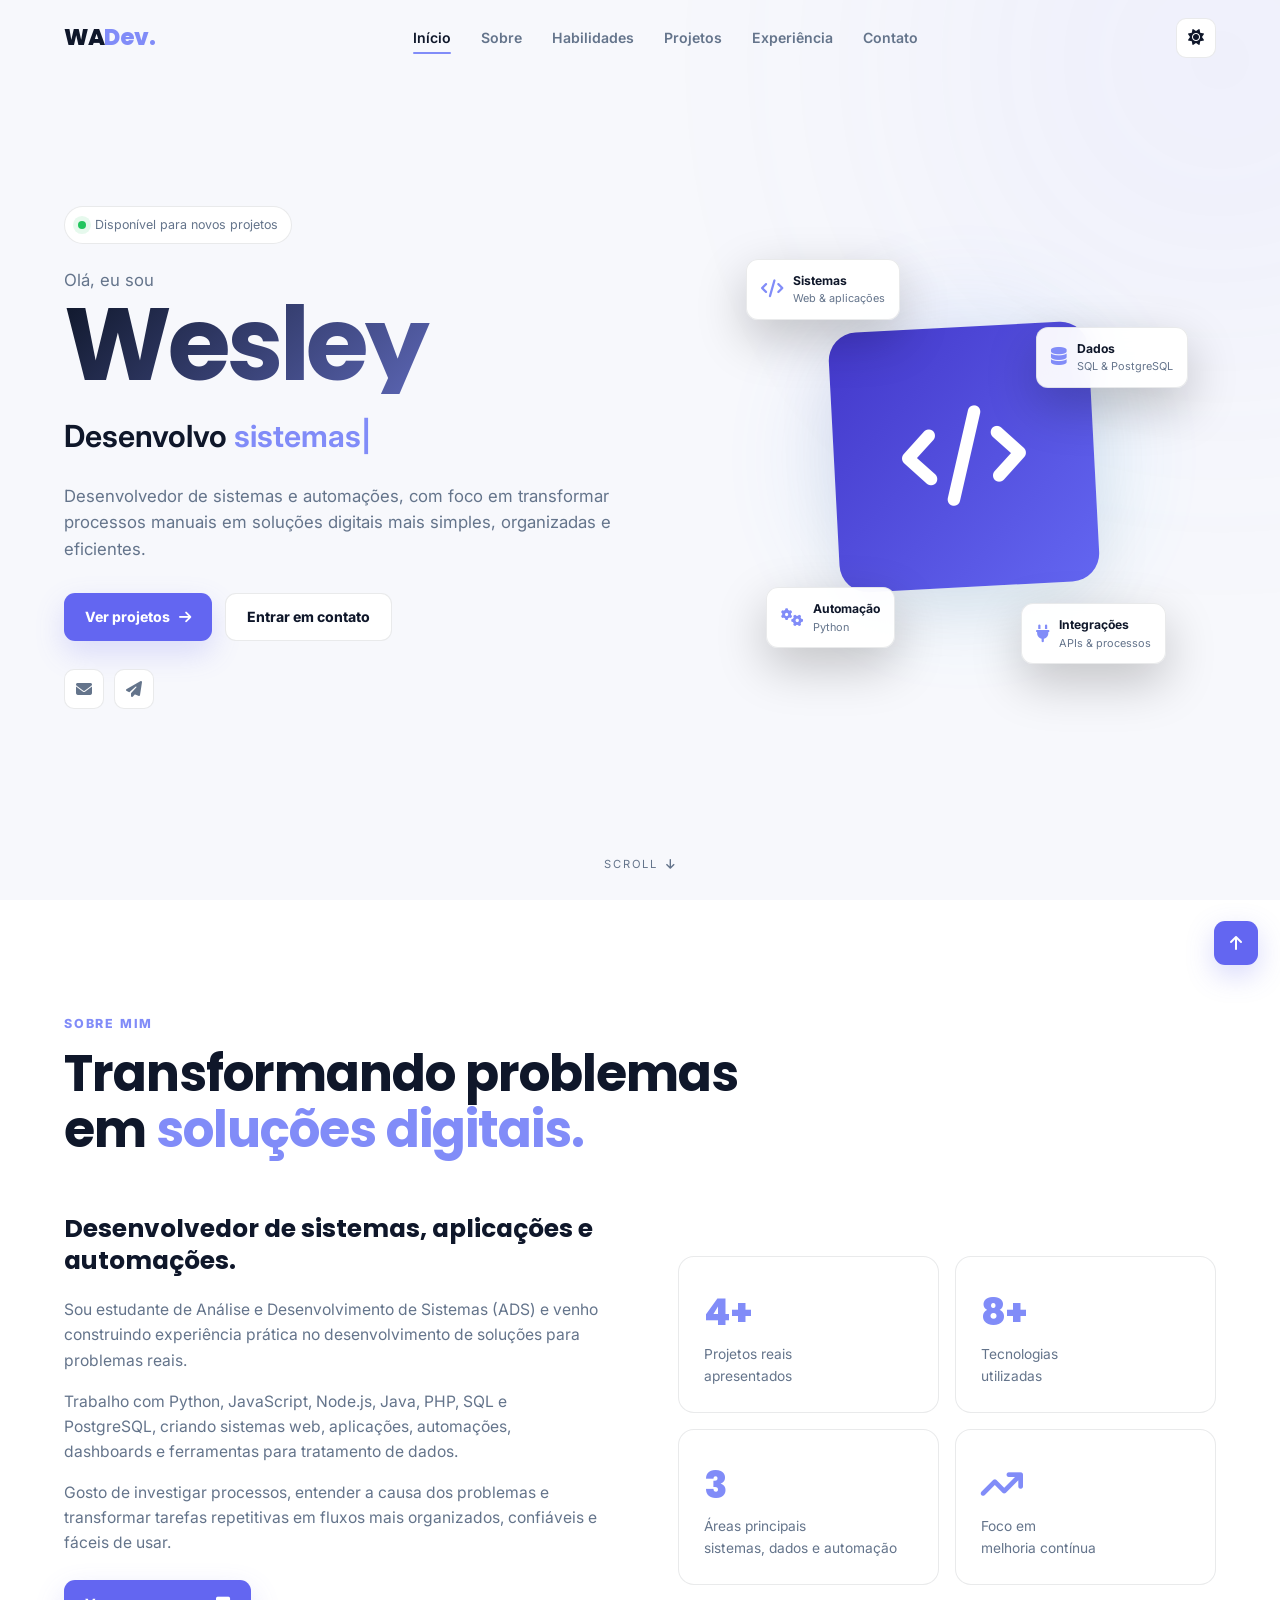
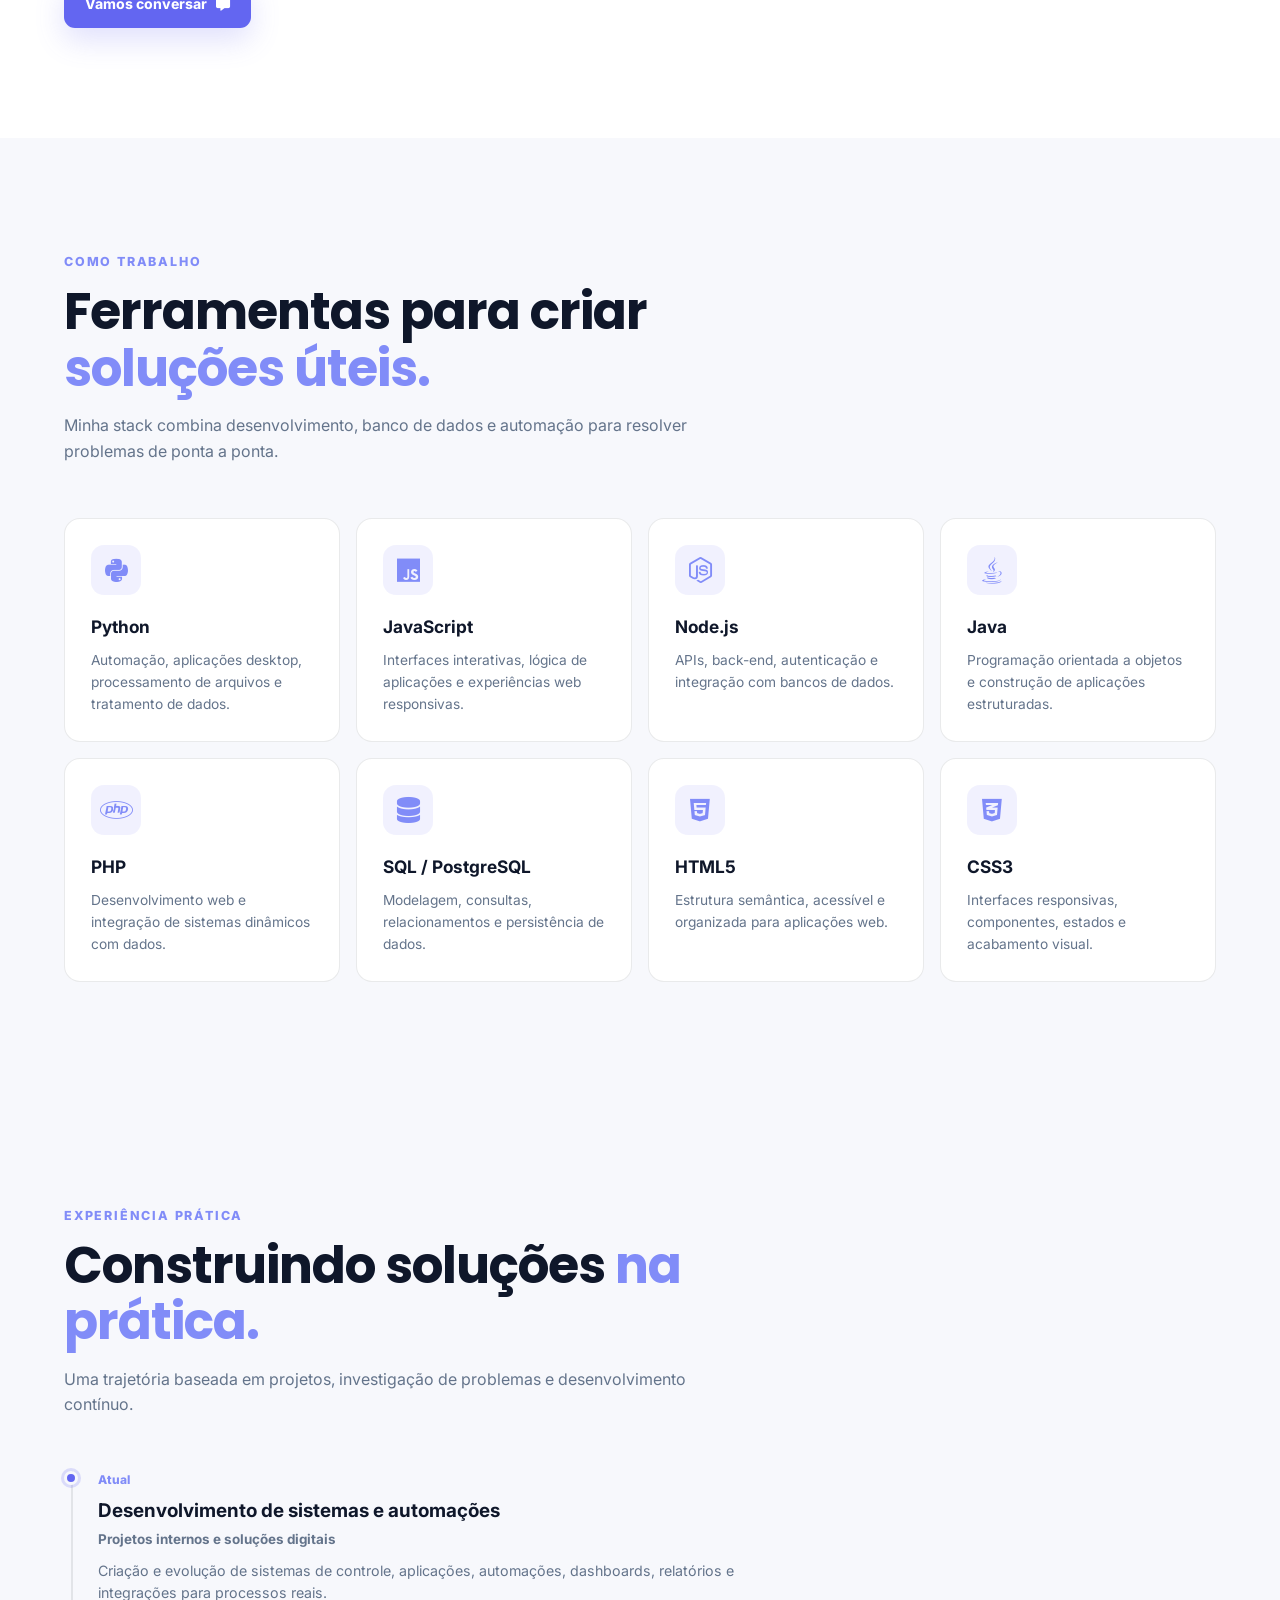
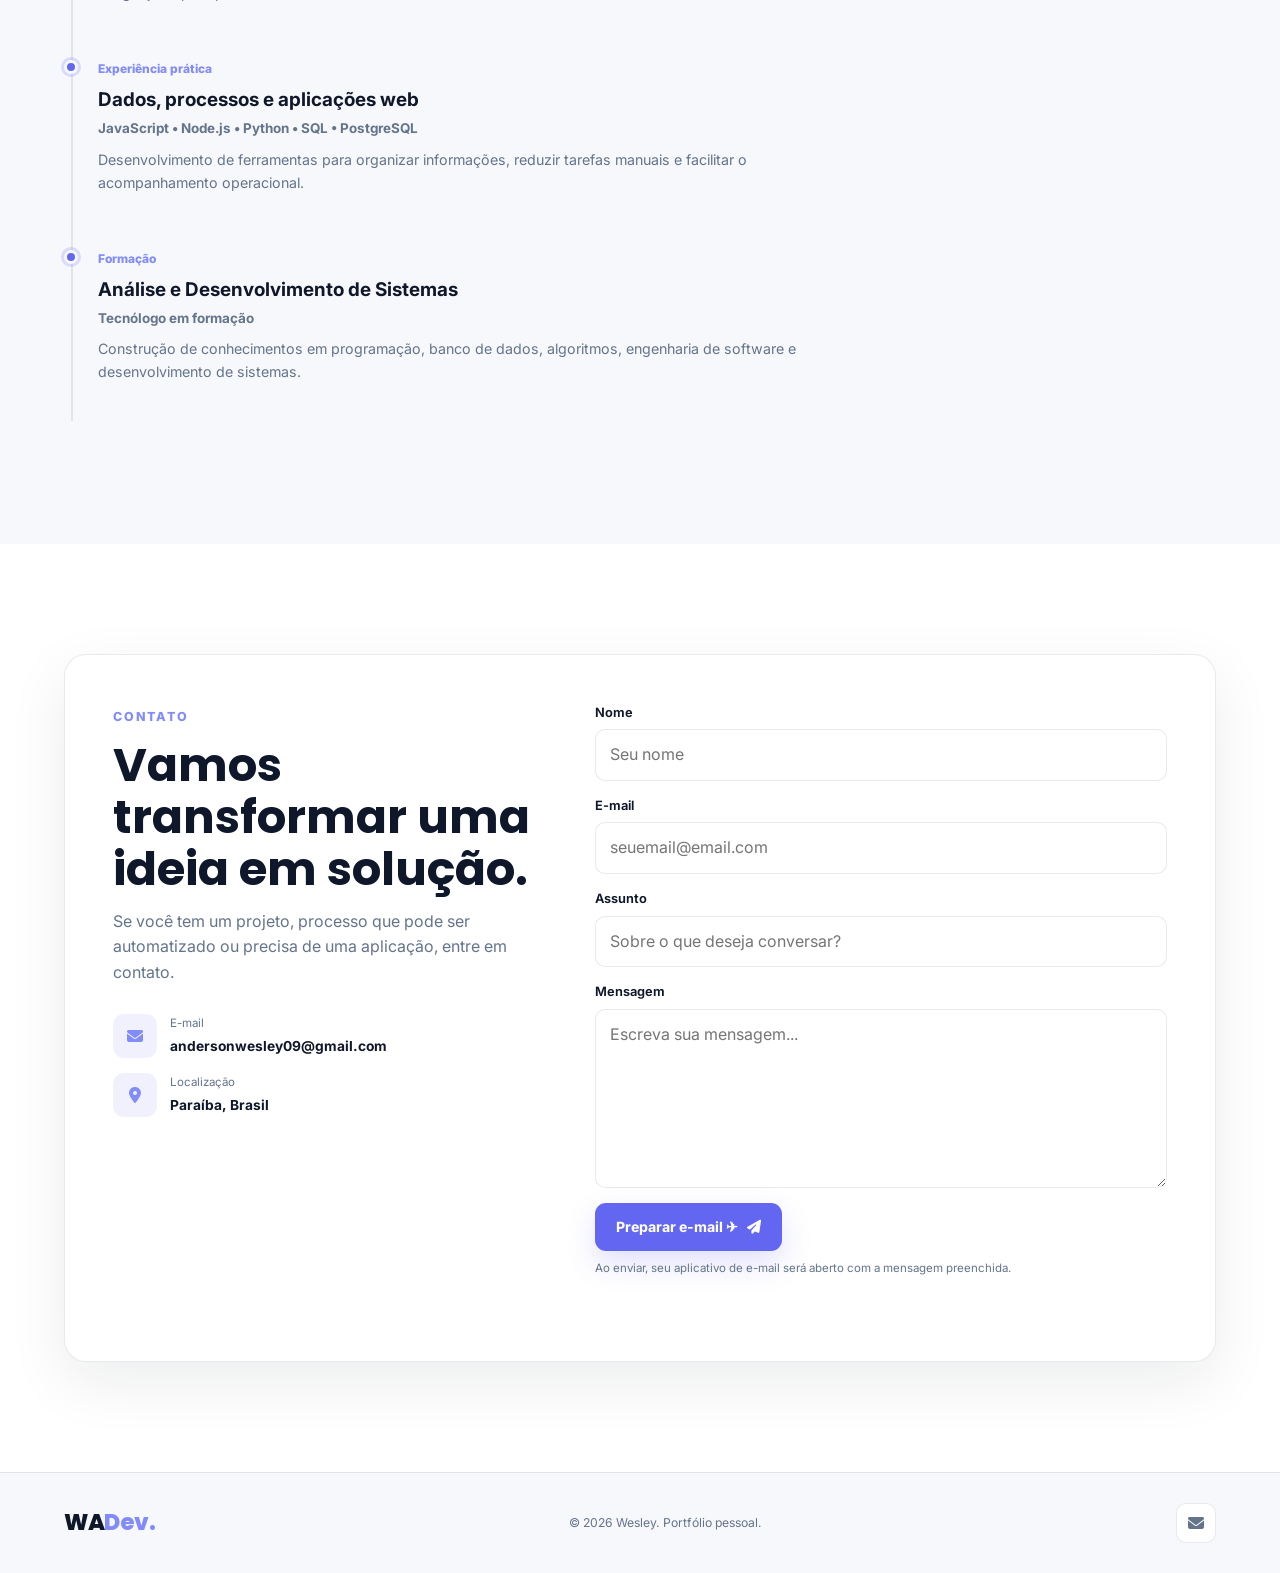
==== commit 6cb8f30b: "Atualiza portfólio" ====
--- a/index.html
+++ b/index.html
@@ -26,7 +26,7 @@
       "@type":"Person",
       "name":"Wesley",
       "jobTitle":"Desenvolvedor de sistemas e automações",
-      "email":"mailto:andersonwesley09@email.com",
+      "email":"mailto:andersonwesley09@gmail.com",
       "address":{"@type":"PostalAddress","addressRegion":"PB","addressCountry":"BR"}
     }
     </script>
@@ -64,7 +64,7 @@
                 <a href="#contato" class="btn btn-outline">Entrar em contato</a>
             </div>
             <div class="home-social" aria-label="Canais de contato">
-                <a href="mailto:andersonwesley09@email.com" aria-label="Enviar e-mail"><i class="fa-solid fa-envelope"></i></a>
+                <a href="mailto:andersonwesley09@gmail.com" aria-label="Enviar e-mail"><i class="fa-solid fa-envelope"></i></a>
                 <a href="#contato" aria-label="Ir para contato"><i class="fa-solid fa-paper-plane"></i></a>
             </div>
         </div>
@@ -134,14 +134,14 @@
 <section class="contact section" id="contato">
     <div class="container">
         <div class="contact-container reveal">
-            <div class="contact-content"><span class="section-tag">Contato</span><h2>Vamos transformar uma ideia em solução.</h2><p>Se você tem um projeto, processo que pode ser automatizado ou precisa de uma aplicação, entre em contato.</p><div class="contact-list"><a href="mailto:andersonwesley09@email.com" class="contact-item"><div class="contact-icon"><i class="fa-solid fa-envelope"></i></div><div><span>E-mail</span><strong>andersonwesley09@email.com</strong></div></a><div class="contact-item"><div class="contact-icon"><i class="fa-solid fa-location-dot"></i></div><div><span>Localização</span><strong>Paraíba, Brasil</strong></div></div></div></div>
+            <div class="contact-content"><span class="section-tag">Contato</span><h2>Vamos transformar uma ideia em solução.</h2><p>Se você tem um projeto, processo que pode ser automatizado ou precisa de uma aplicação, entre em contato.</p><div class="contact-list"><a href="mailto:andersonwesley09@gmail.com" class="contact-item"><div class="contact-icon"><i class="fa-solid fa-envelope"></i></div><div><span>E-mail</span><strong>andersonwesley09@gmail.com</strong></div></a><div class="contact-item"><div class="contact-icon"><i class="fa-solid fa-location-dot"></i></div><div><span>Localização</span><strong>Paraíba, Brasil</strong></div></div></div></div>
             <form class="contact-form" id="contact-form" novalidate><div class="form-group"><label for="name">Nome</label><input type="text" id="name" autocomplete="name" placeholder="Seu nome" required></div><div class="form-group"><label for="email">E-mail</label><input type="email" id="email" autocomplete="email" placeholder="seuemail@email.com" required></div><div class="form-group"><label for="subject">Assunto</label><input type="text" id="subject" placeholder="Sobre o que deseja conversar?" required></div><div class="form-group"><label for="message">Mensagem</label><textarea id="message" rows="6" placeholder="Escreva sua mensagem..." required></textarea></div><button type="submit" class="btn btn-primary form-button" id="prepare-email">Preparar e-mail ✈<i class="fa-solid fa-paper-plane"></i></button><p class="form-help">Ao enviar, seu aplicativo de e-mail será aberto com a mensagem preenchida.</p><p class="form-message" id="form-message" role="status" aria-live="polite"></p></form>
         </div>
     </div>
 </section>
 </main>
 
-<footer class="footer"><div class="container footer-container"><a href="#home" class="logo">WA<span>Dev.</span></a><p>© <span id="year"></span> Wesley. Portfólio pessoal.</p><div class="footer-social"><a href="mailto:andersonwesley09@email.com" aria-label="Enviar e-mail"><i class="fa-solid fa-envelope"></i></a></div></div></footer>
+<footer class="footer"><div class="container footer-container"><a href="#home" class="logo">WA<span>Dev.</span></a><p>© <span id="year"></span> Wesley. Portfólio pessoal.</p><div class="footer-social"><a href="mailto:andersonwesley09@gmail.com" aria-label="Enviar e-mail"><i class="fa-solid fa-envelope"></i></a></div></div></footer>
 
 <button class="scroll-top" id="scroll-top" aria-label="Voltar ao topo"><i class="fa-solid fa-arrow-up"></i></button>
 
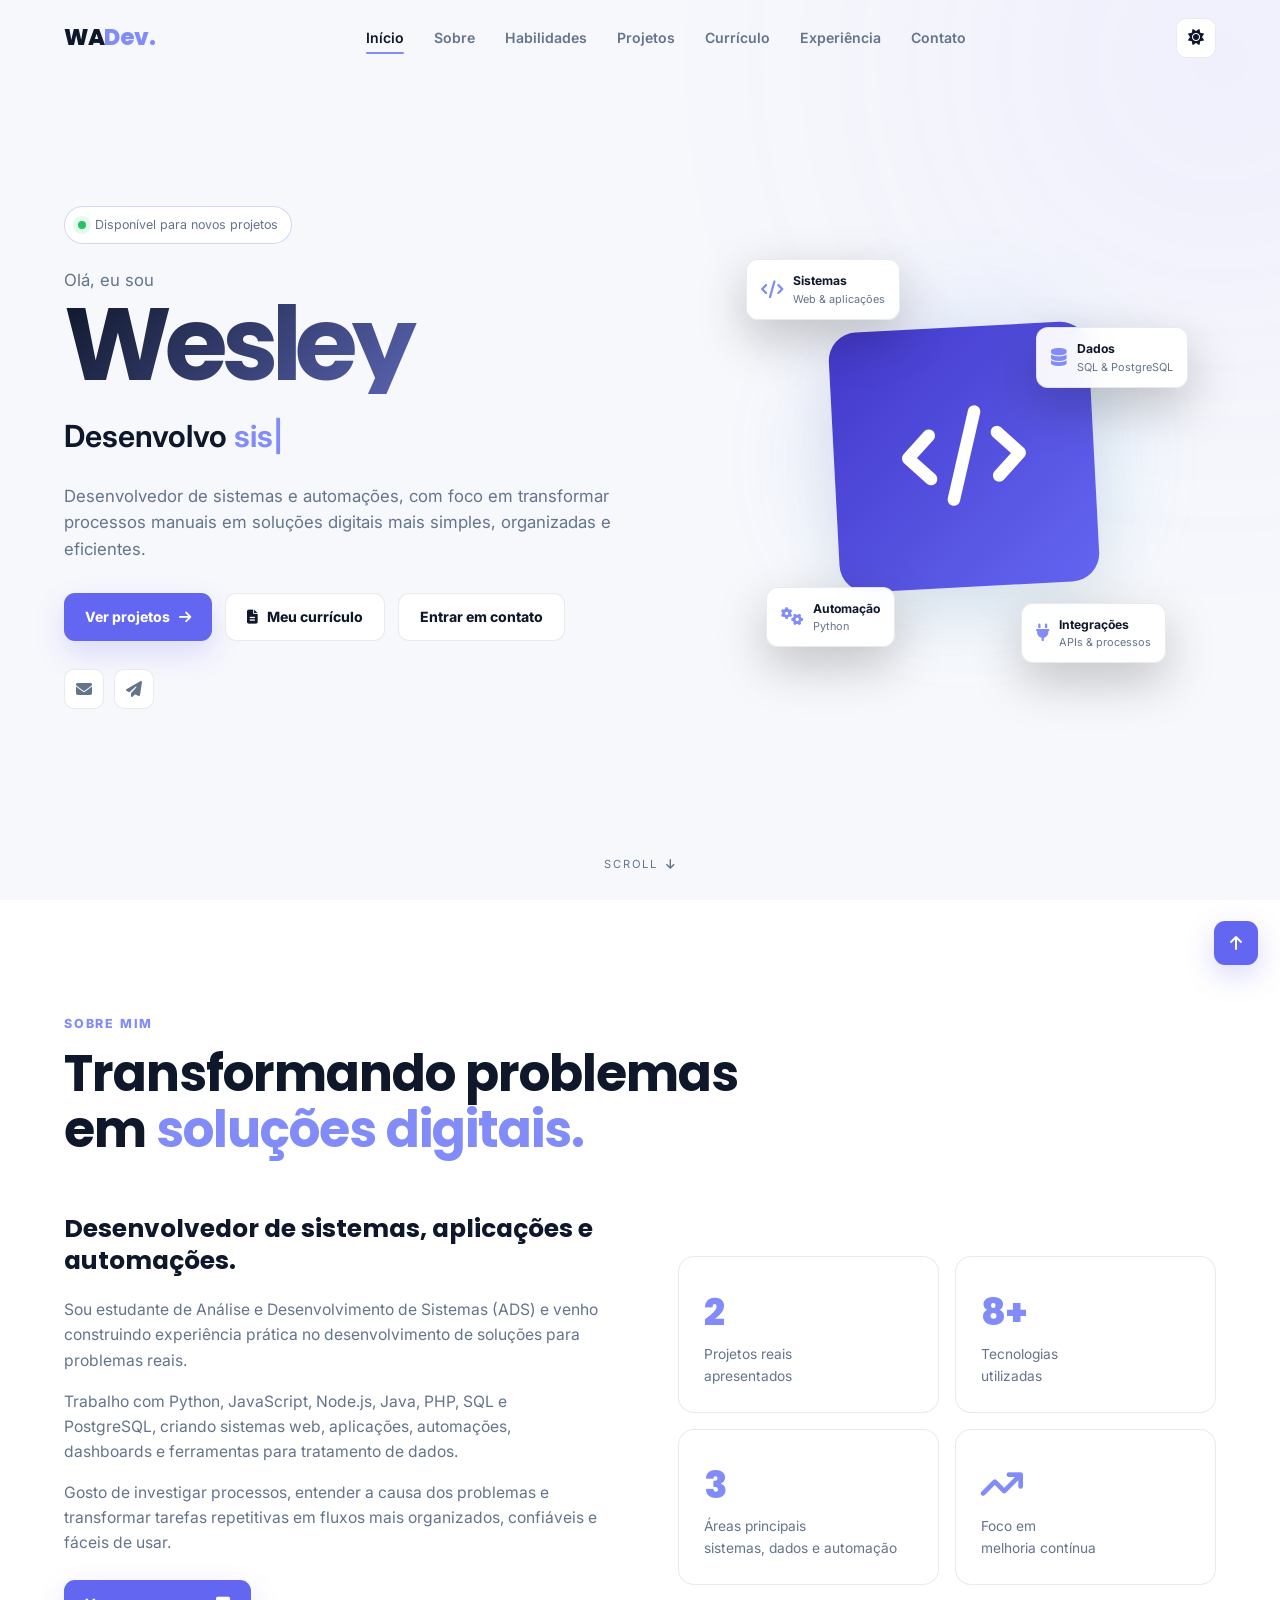
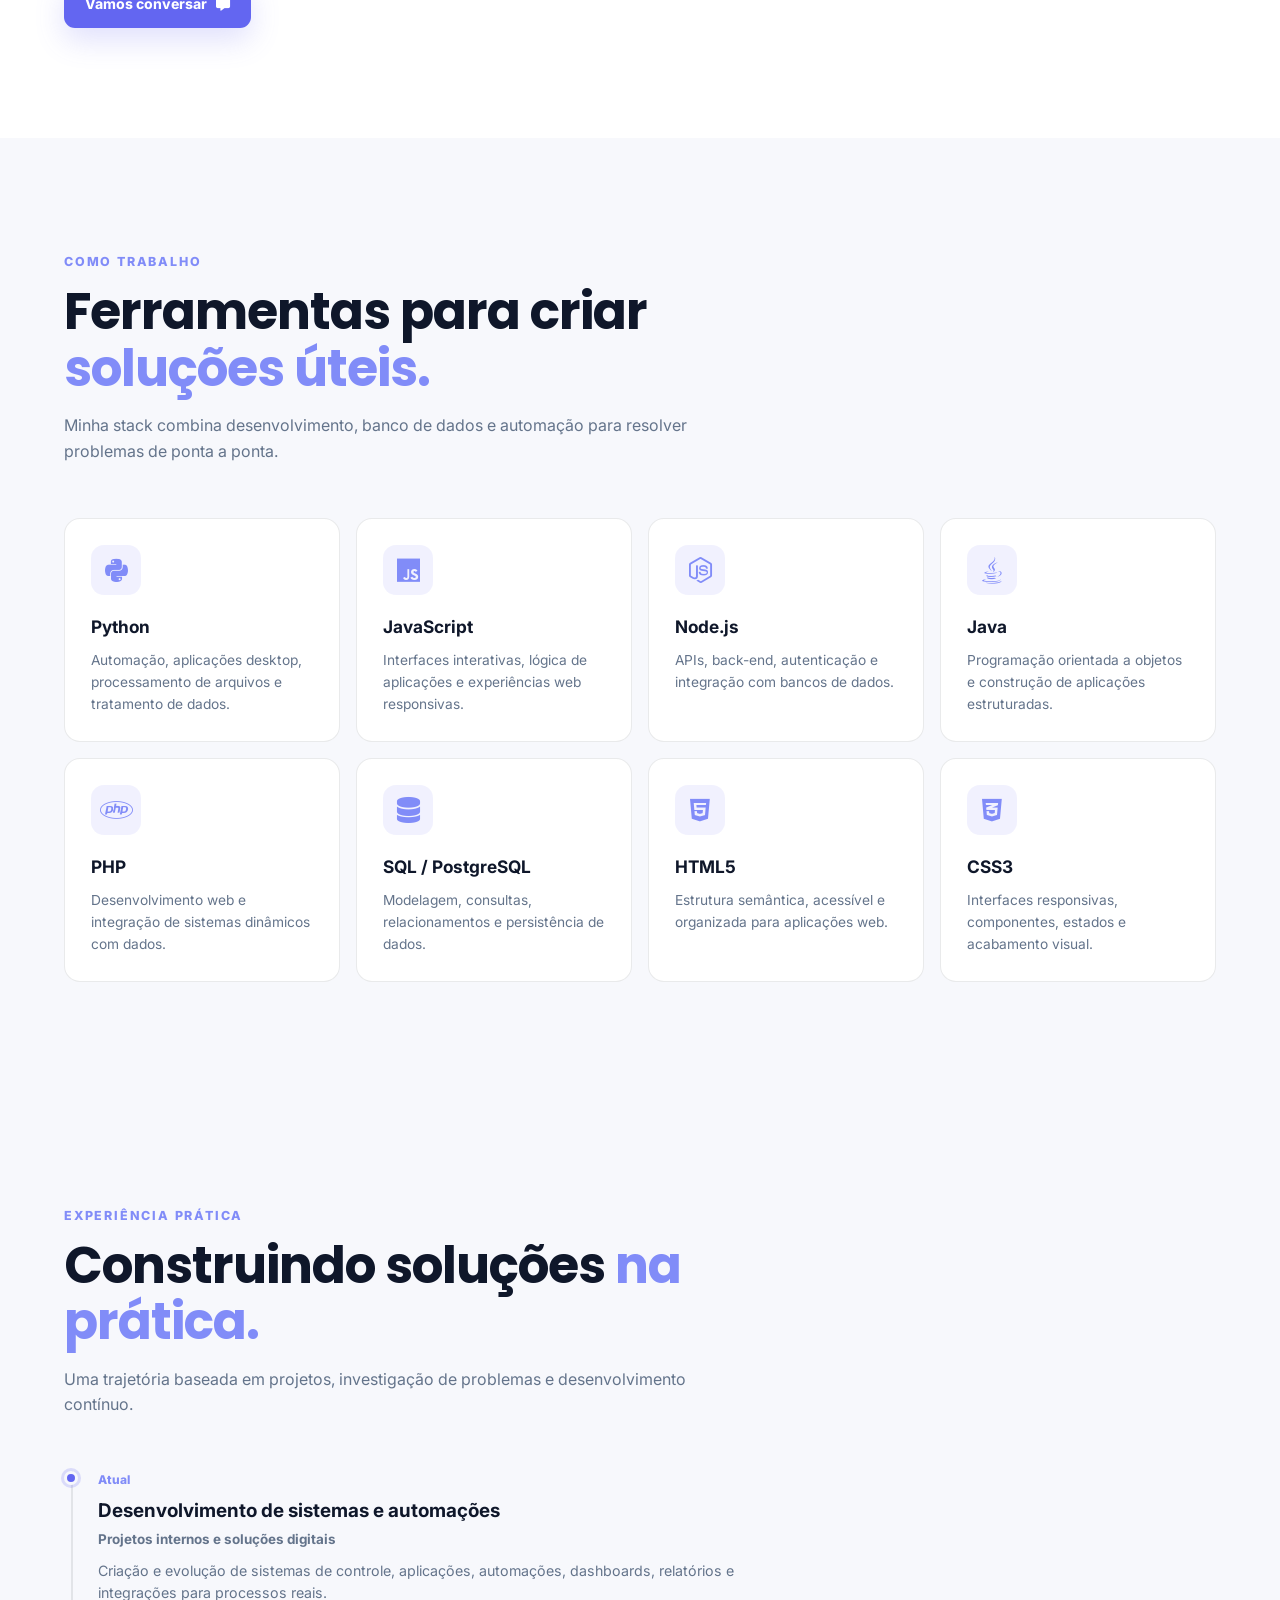
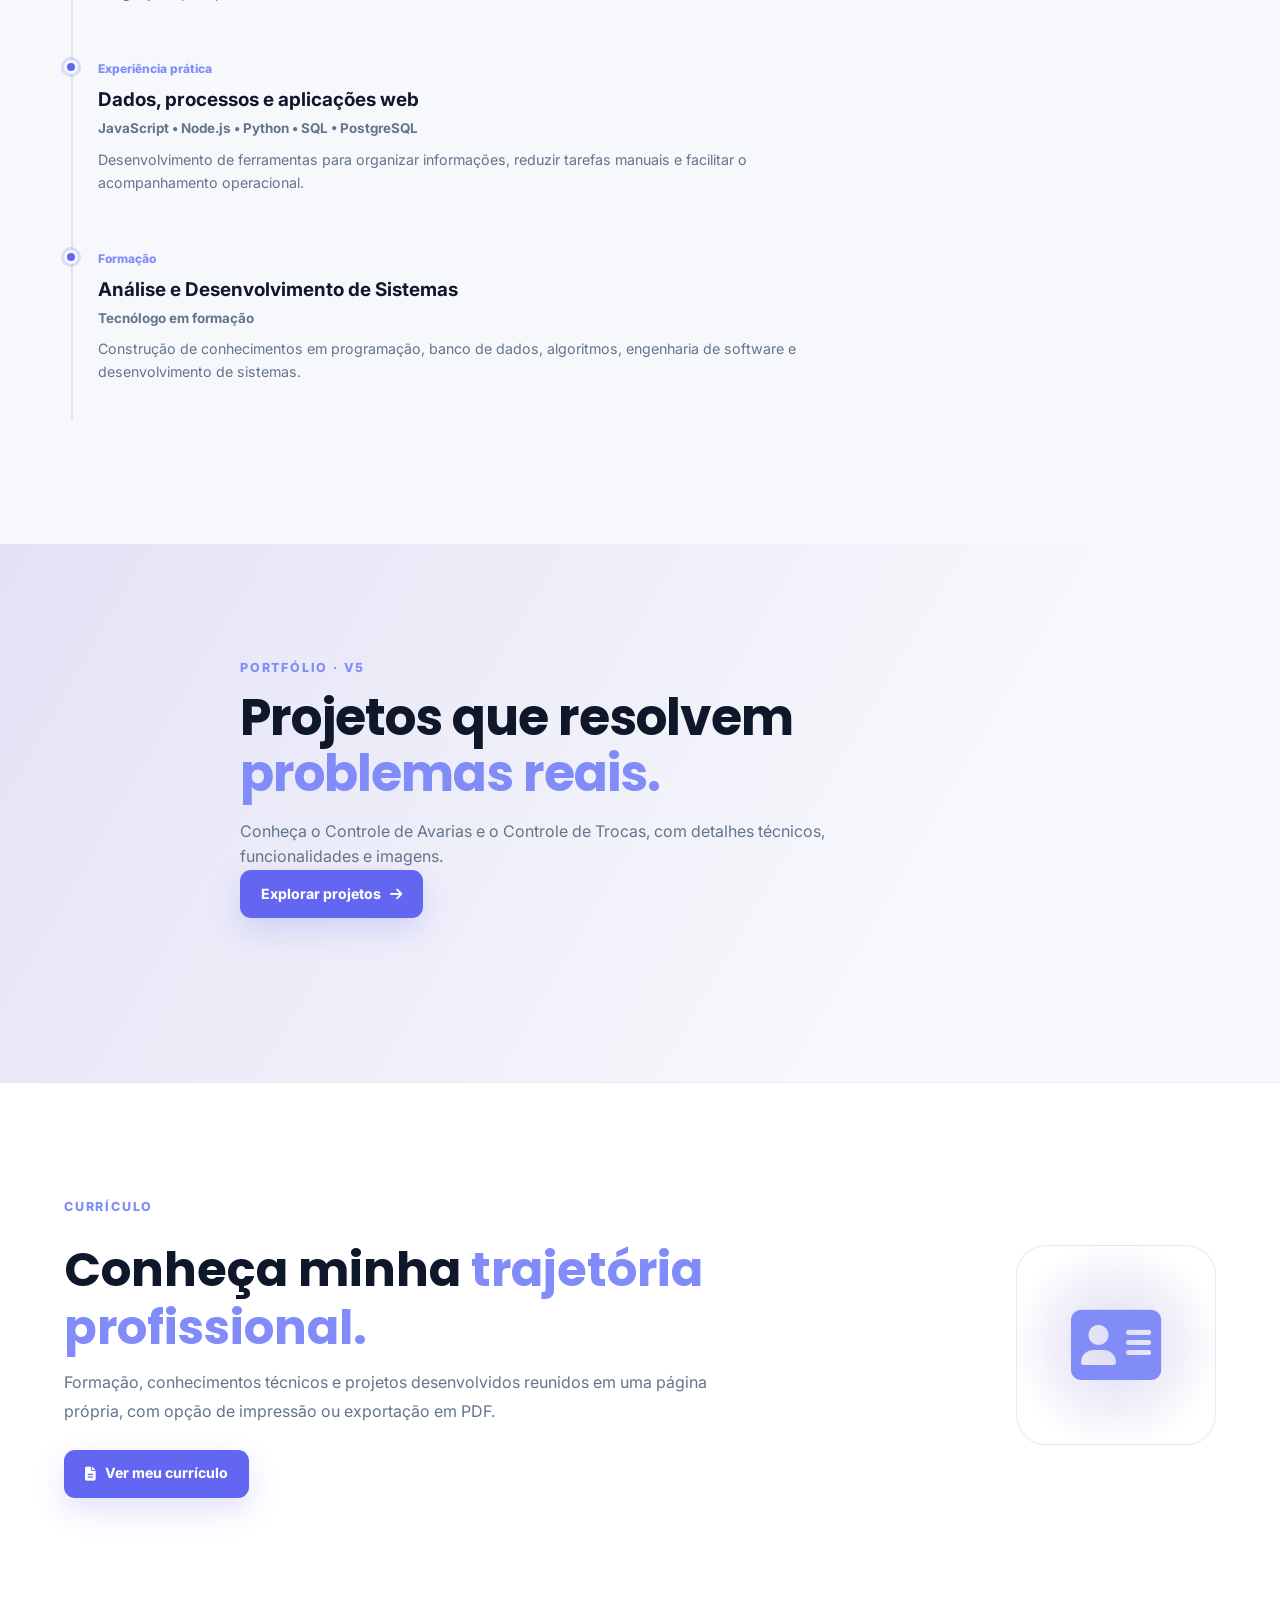
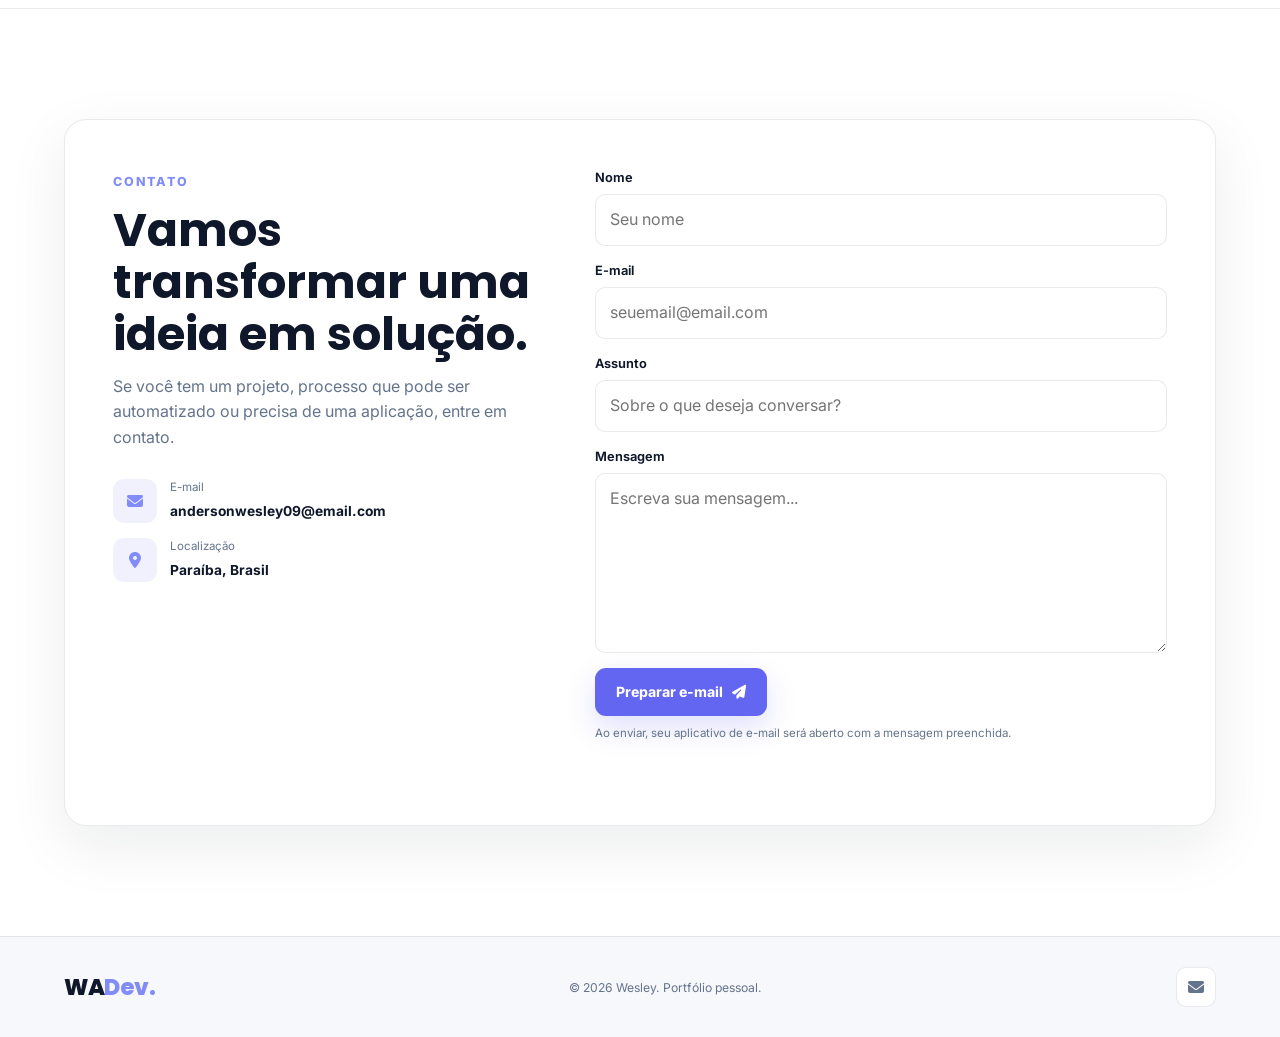
==== commit 85c8e708: "Atualização do portfólio para V5.0.1" ====
--- a/index.html
+++ b/index.html
@@ -11,7 +11,9 @@
     <meta property="og:title" content="Wesley | Desenvolvedor de Sistemas e Automações">
     <meta property="og:description" content="Projetos reais em sistemas, automações, dados e aplicações web.">
     <meta property="og:locale" content="pt_BR">
-    <meta name="twitter:card" content="summary">
+    <meta property="og:image" content="assets/social-preview.png">
+<meta name="twitter:image" content="assets/social-preview.png">
+<meta name="twitter:card" content="summary_large_image">
     <title>Wesley | Desenvolvedor de Sistemas e Automações</title>
 
     <link rel="preconnect" href="https://fonts.googleapis.com">
@@ -26,12 +28,13 @@
       "@type":"Person",
       "name":"Wesley",
       "jobTitle":"Desenvolvedor de sistemas e automações",
-      "email":"mailto:andersonwesley09@gmail.com",
+      "email":"mailto:andersonwesley09@email.com",
       "address":{"@type":"PostalAddress","addressRegion":"PB","addressCountry":"BR"}
     }
     </script>
 </head>
 <body>
+<a class="skip-link" href="#main-content">Pular para o conteúdo</a>
 <header class="header" id="header">
     <nav class="navbar container" aria-label="Navegação principal">
         <a href="#home" class="logo" aria-label="Ir para o início">WA<span>Dev.</span></a>
@@ -40,6 +43,7 @@
             <li><a href="#sobre" class="nav-link">Sobre</a></li>
             <li><a href="#habilidades" class="nav-link">Habilidades</a></li>
             <li><a href="projetos.html" class="nav-link">Projetos</a></li>
+            <li><a href="curriculo.html" class="nav-link">Currículo</a></li>
             <li><a href="#experiencia" class="nav-link">Experiência</a></li>
             <li><a href="#contato" class="nav-link">Contato</a></li>
         </ul>
@@ -50,7 +54,7 @@
     </nav>
 </header>
 
-<main>
+<main id="main-content">
 <section class="home section" id="home">
     <div class="home-container container">
         <div class="home-content reveal">
@@ -61,10 +65,11 @@
             <p class="home-description">Desenvolvedor de sistemas e automações, com foco em transformar processos manuais em soluções digitais mais simples, organizadas e eficientes.</p>
             <div class="home-buttons">
                 <a href="projetos.html" class="btn btn-primary">Ver projetos <i class="fa-solid fa-arrow-right"></i></a>
+                <a href="curriculo.html" class="btn btn-outline"><i class="fa-solid fa-file-lines"></i> Meu currículo</a>
                 <a href="#contato" class="btn btn-outline">Entrar em contato</a>
             </div>
             <div class="home-social" aria-label="Canais de contato">
-                <a href="mailto:andersonwesley09@gmail.com" aria-label="Enviar e-mail"><i class="fa-solid fa-envelope"></i></a>
+                <a href="mailto:andersonwesley09@email.com" aria-label="Enviar e-mail"><i class="fa-solid fa-envelope"></i></a>
                 <a href="#contato" aria-label="Ir para contato"><i class="fa-solid fa-paper-plane"></i></a>
             </div>
         </div>
@@ -95,7 +100,7 @@
                 <a href="#contato" class="btn btn-primary">Vamos conversar <i class="fa-solid fa-message"></i></a>
             </div>
             <div class="about-info reveal">
-                <div class="info-card"><span class="info-number">4+</span><span class="info-text">Projetos reais<br>apresentados</span></div>
+                <div class="info-card"><span class="info-number">2</span><span class="info-text">Projetos reais<br>apresentados</span></div>
                 <div class="info-card"><span class="info-number">8+</span><span class="info-text">Tecnologias<br>utilizadas</span></div>
                 <div class="info-card"><span class="info-number">3</span><span class="info-text">Áreas principais<br>sistemas, dados e automação</span></div>
                 <div class="info-card"><span class="info-number"><i class="fa-solid fa-arrow-trend-up"></i></span><span class="info-text">Foco em<br>melhoria contínua</span></div>
@@ -131,17 +136,19 @@
     </div>
 </section>
 
+<section class="section v5-promo"><div class="container"><div class="section-heading"><span class="section-tag">Portfólio · V5</span><h2>Projetos que resolvem <span>problemas reais.</span></h2><p>Conheça o Controle de Avarias e o Controle de Trocas, com detalhes técnicos, funcionalidades e imagens.</p><a class="btn btn-primary" href="projetos.html">Explorar projetos <i class="fa-solid fa-arrow-right"></i></a></div></div></section>
+<section class="section resume-teaser" id="curriculo"><div class="container resume-teaser-grid"><div><span class="section-tag">Currículo</span><h2>Conheça minha <span>trajetória profissional.</span></h2><p>Formação, conhecimentos técnicos e projetos desenvolvidos reunidos em uma página própria, com opção de impressão ou exportação em PDF.</p><a href="curriculo.html" class="btn btn-primary"><i class="fa-solid fa-file-lines"></i> Ver meu currículo</a></div><div class="resume-teaser-icon" aria-hidden="true"><i class="fa-solid fa-address-card"></i></div></div></section>
 <section class="contact section" id="contato">
     <div class="container">
         <div class="contact-container reveal">
-            <div class="contact-content"><span class="section-tag">Contato</span><h2>Vamos transformar uma ideia em solução.</h2><p>Se você tem um projeto, processo que pode ser automatizado ou precisa de uma aplicação, entre em contato.</p><div class="contact-list"><a href="mailto:andersonwesley09@gmail.com" class="contact-item"><div class="contact-icon"><i class="fa-solid fa-envelope"></i></div><div><span>E-mail</span><strong>andersonwesley09@gmail.com</strong></div></a><div class="contact-item"><div class="contact-icon"><i class="fa-solid fa-location-dot"></i></div><div><span>Localização</span><strong>Paraíba, Brasil</strong></div></div></div></div>
-            <form class="contact-form" id="contact-form" novalidate><div class="form-group"><label for="name">Nome</label><input type="text" id="name" autocomplete="name" placeholder="Seu nome" required></div><div class="form-group"><label for="email">E-mail</label><input type="email" id="email" autocomplete="email" placeholder="seuemail@email.com" required></div><div class="form-group"><label for="subject">Assunto</label><input type="text" id="subject" placeholder="Sobre o que deseja conversar?" required></div><div class="form-group"><label for="message">Mensagem</label><textarea id="message" rows="6" placeholder="Escreva sua mensagem..." required></textarea></div><button type="submit" class="btn btn-primary form-button" id="prepare-email">Preparar e-mail ✈<i class="fa-solid fa-paper-plane"></i></button><p class="form-help">Ao enviar, seu aplicativo de e-mail será aberto com a mensagem preenchida.</p><p class="form-message" id="form-message" role="status" aria-live="polite"></p></form>
+            <div class="contact-content"><span class="section-tag">Contato</span><h2>Vamos transformar uma ideia em solução.</h2><p>Se você tem um projeto, processo que pode ser automatizado ou precisa de uma aplicação, entre em contato.</p><div class="contact-list"><a href="mailto:andersonwesley09@email.com" class="contact-item"><div class="contact-icon"><i class="fa-solid fa-envelope"></i></div><div><span>E-mail</span><strong>andersonwesley09@email.com</strong></div></a><div class="contact-item"><div class="contact-icon"><i class="fa-solid fa-location-dot"></i></div><div><span>Localização</span><strong>Paraíba, Brasil</strong></div></div></div></div>
+            <form class="contact-form" id="contact-form" novalidate><div class="form-group"><label for="name">Nome</label><input type="text" id="name" autocomplete="name" placeholder="Seu nome" required></div><div class="form-group"><label for="email">E-mail</label><input type="email" id="email" autocomplete="email" placeholder="seuemail@email.com" required></div><div class="form-group"><label for="subject">Assunto</label><input type="text" id="subject" placeholder="Sobre o que deseja conversar?" required></div><div class="form-group"><label for="message">Mensagem</label><textarea id="message" rows="6" placeholder="Escreva sua mensagem..." required></textarea></div><button type="submit" class="btn btn-primary form-button">Preparar e-mail <i class="fa-solid fa-paper-plane"></i></button><p class="form-help">Ao enviar, seu aplicativo de e-mail será aberto com a mensagem preenchida.</p><p class="form-message" id="form-message" role="status" aria-live="polite"></p></form>
         </div>
     </div>
 </section>
 </main>
 
-<footer class="footer"><div class="container footer-container"><a href="#home" class="logo">WA<span>Dev.</span></a><p>© <span id="year"></span> Wesley. Portfólio pessoal.</p><div class="footer-social"><a href="mailto:andersonwesley09@gmail.com" aria-label="Enviar e-mail"><i class="fa-solid fa-envelope"></i></a></div></div></footer>
+<footer class="footer"><div class="container footer-container"><a href="#home" class="logo">WA<span>Dev.</span></a><p>© <span id="year"></span> Wesley. Portfólio pessoal.</p><div class="footer-social"><a href="mailto:andersonwesley09@email.com" aria-label="Enviar e-mail"><i class="fa-solid fa-envelope"></i></a></div></div></footer>
 
 <button class="scroll-top" id="scroll-top" aria-label="Voltar ao topo"><i class="fa-solid fa-arrow-up"></i></button>
 
--- a/style.css
+++ b/style.css
@@ -29,3 +29,23 @@
 .projects-page{min-height:calc(100vh - var(--header-height));padding-top:140px}.projects-page .section-heading{max-width:820px}.projects-grid-page{grid-template-columns:repeat(3,1fr);margin-top:30px}.projects-status{color:var(--text-secondary);font-size:.8rem;margin:-18px 0 20px}.projects-status.error{color:var(--danger)}.project-placeholder{height:100%;min-height:175px;display:grid;place-items:center;color:var(--primary-light);font-size:3rem;background:radial-gradient(circle at 50% 30%,rgba(99,102,241,.16),transparent 60%)}.project-image img{width:100%;height:100%;object-fit:cover;object-position:center top}.projects-page .project-card h2{font-size:1.16rem}.projects-page .project-detail-btn{border:0;cursor:pointer}.projects-page .project-card{height:100%}
 @media (max-width:1100px){.projects-grid-page{grid-template-columns:1fr 1fr}}
 @media (max-width:650px){.projects-page{padding-top:115px}.projects-grid-page{grid-template-columns:1fr}.projects-status{margin-top:-12px}}
+
+/* V5.0.0 — catálogo, detalhes, acessibilidade e responsividade */
+.visually-hidden{position:absolute!important;width:1px;height:1px;overflow:hidden;clip:rect(0,0,0,0);white-space:nowrap}
+.skip-link{position:absolute;z-index:9999;top:-70px;left:10px;background:#fff;color:#101426;padding:12px;border-radius:8px}.skip-link:focus{top:10px}
+.project-tools{display:flex;align-items:center;flex-wrap:wrap;gap:12px;margin:28px 0 18px}.project-tools input[type=search],.project-tools select{background:var(--card-bg,#161a29);color:var(--text-color,#fff);border:1px solid #76819a80;border-radius:12px;padding:14px 16px;font:inherit;min-width:190px}.project-tools input[type=search]{flex:1;min-width:240px}.featured-toggle{display:flex;gap:8px;align-items:center;font-size:.9rem;cursor:pointer}.featured-toggle input{accent-color:#8379fa;width:18px;height:18px}
+.projects-empty{padding:50px 24px;border:1px dashed #8e93b355;border-radius:20px;text-align:center;grid-column:1/-1}.projects-empty p{margin:12px 0}.project-card{overflow:hidden;transition:transform .2s,box-shadow .2s}.project-card:hover{transform:translateY(-5px);box-shadow:0 18px 36px #0002}.project-content h2 a{color:inherit;text-decoration:none}.project-content h2 a:hover{text-decoration:underline}.project-image{display:block;position:relative;overflow:hidden}.project-image img{transition:transform .35s}.project-card:hover .project-image img{transform:scale(1.035)}
+.back-link{display:inline-flex;align-items:center;gap:10px;margin:14px 0 34px;text-decoration:none;color:inherit}.detail-hero{padding:26px 0 42px;max-width:850px}.detail-hero h1{font-size:clamp(2.4rem,6vw,4.7rem);line-height:1.08;margin:16px 0}.detail-hero p{font-size:1.13rem;line-height:1.75}.detail-actions{display:flex;gap:14px;flex-wrap:wrap;margin-top:26px}.detail-layout{display:grid;grid-template-columns:minmax(0,2fr) minmax(240px,1fr);gap:44px;border-top:1px solid #8993aa33;padding-top:35px}.detail-layout h2,.detail-gallery h2{margin:18px 0}.detail-layout p{line-height:1.85}.detail-points{padding-left:22px;line-height:2}.detail-gallery{margin-top:55px}.gallery-grid{display:grid;grid-template-columns:repeat(auto-fit,minmax(240px,1fr));gap:16px}.gallery-grid a{display:block;border-radius:14px;overflow:hidden;border:1px solid #8790a344}.gallery-grid img{display:block;width:100%;height:260px;object-fit:cover}.gallery-grid a:focus-visible,.project-image:focus-visible,button:focus-visible,a:focus-visible,input:focus-visible,select:focus-visible,textarea:focus-visible{outline:3px solid #a5a1ff;outline-offset:3px}
+@media(max-width:760px){.project-tools{flex-direction:column;align-items:stretch}.project-tools input[type=search],.project-tools select{width:100%}.detail-layout{grid-template-columns:1fr;gap:22px}.detail-hero{padding-top:0}.gallery-grid{grid-template-columns:1fr}.navbar{gap:10px}.header-actions{flex-shrink:0}}
+@media(prefers-reduced-motion:reduce){*,*::before,*::after{scroll-behavior:auto!important;animation-duration:.01ms!important;transition-duration:.01ms!important}}
+
+/* Home refinement */
+.home-title{letter-spacing:-.065em}.home-description{max-width:640px}.home-badge{border:1px solid #8581de55}.v5-promo{background:linear-gradient(120deg,rgba(91,79,202,.13),transparent 70%)}.v5-promo .section-heading{max-width:800px;margin-inline:auto}.project-kicker .fa-star{color:#e6bd62}.project-card .project-content{display:flex;flex-direction:column;flex:1}.project-card .project-tech{margin-top:auto;padding-top:14px}
+
+/* V5.0.1 — Currículo e impressão */
+.resume-teaser{background:var(--background-secondary);border-top:1px solid var(--border);border-bottom:1px solid var(--border)}
+.resume-teaser-grid{display:flex;align-items:center;justify-content:space-between;gap:40px}.resume-teaser-grid>div:first-child{max-width:690px}.resume-teaser h2{font-family:Poppins,sans-serif;font-size:clamp(2rem,4vw,3rem);line-height:1.2;margin:12px 0}.resume-teaser h2 span,.resume-intro h1 span{color:var(--primary-light)}.resume-teaser p{color:var(--text-secondary);line-height:1.8;margin-bottom:24px}.resume-teaser-icon{display:grid;place-items:center;flex:0 0 200px;width:200px;height:200px;border:1px solid var(--border);border-radius:30px;background:radial-gradient(circle,#6860c83b,transparent 75%);font-size:5rem;color:var(--primary-light)}
+.resume-page{padding-top:135px}.resume-intro{max-width:780px;margin-bottom:34px}.resume-intro h1{font-size:clamp(2.4rem,5vw,4rem);margin:12px 0}.resume-intro>p{color:var(--text-secondary);line-height:1.8}.resume-actions{display:flex;gap:12px;flex-wrap:wrap;margin-top:22px}
+.resume-sheet{max-width:1050px;margin:auto;background:var(--card);border:1px solid var(--border);border-radius:22px;box-shadow:var(--shadow);padding:clamp(24px,5vw,64px)}.resume-top{display:flex;justify-content:space-between;align-items:start;gap:24px;border-bottom:1px solid var(--border);padding-bottom:28px}.resume-eyebrow{color:var(--primary-light);font-weight:800;font-size:.72rem;letter-spacing:.14em}.resume-top h2{font-size:clamp(2rem,4vw,3.3rem);margin:6px 0}.resume-top p,.resume-contact,.resume-block p{color:var(--text-secondary)}.resume-contact{display:grid;gap:10px;font-size:.86rem}.resume-contact a{color:inherit;text-decoration:none}.resume-contact i{margin-right:7px;color:var(--primary-light)}.resume-block{margin:30px 0}.resume-block h3{color:var(--primary-light);font-size:1.04rem;margin-bottom:12px}.resume-block h4{font-size:.95rem;margin-bottom:6px}.resume-block p{line-height:1.75;font-size:.88rem}.resume-columns{display:grid;grid-template-columns:1.2fr .8fr;gap:40px}.resume-project{margin:14px 0 23px}.resume-project small{display:block;font-size:.74rem;margin-top:8px;color:var(--primary-light)}.resume-tags{display:flex;flex-wrap:wrap;gap:8px}.resume-tags span{padding:7px 10px;border:1px solid var(--border);border-radius:8px;background:var(--card-light);font-size:.78rem}.resume-note{max-width:950px;margin:22px auto 0;color:var(--text-secondary);font-size:.81rem;line-height:1.7}
+@media(max-width:760px){.resume-teaser-icon{display:none}.resume-page{padding-top:110px}.resume-columns{grid-template-columns:1fr;gap:0}.resume-top{flex-direction:column}.resume-actions .btn{width:100%}}
+@media print{ @page{size:A4;margin:14mm}html,body{background:#fff!important;color:#131c2b!important;font-size:10pt!important}.header,.footer,.scroll-top,.resume-intro,.resume-note,.skip-link{display:none!important}.resume-page,.section{padding:0!important}.container{width:100%!important;max-width:none!important}.resume-sheet{padding:0!important;box-shadow:none!important;border:0!important;border-radius:0!important;background:#fff!important;color:#131c2b!important;max-width:none!important}.resume-top{border-color:#ccd4e0!important}.resume-top h2,.resume-block h4{color:#101827!important}.resume-block h3,.resume-eyebrow,.resume-project small{color:#3730a3!important}.resume-block p,.resume-contact,.resume-top p{color:#344256!important}.resume-tags span{color:#1a2637!important;background:#f4f5f9!important;border-color:#d8dce5!important}.resume-columns{grid-template-columns:1.2fr .8fr;gap:26px}.resume-block{break-inside:avoid;margin:20px 0}.resume-project{break-inside:avoid}.resume-contact a{color:#344256!important}a{text-decoration:none!important}}
